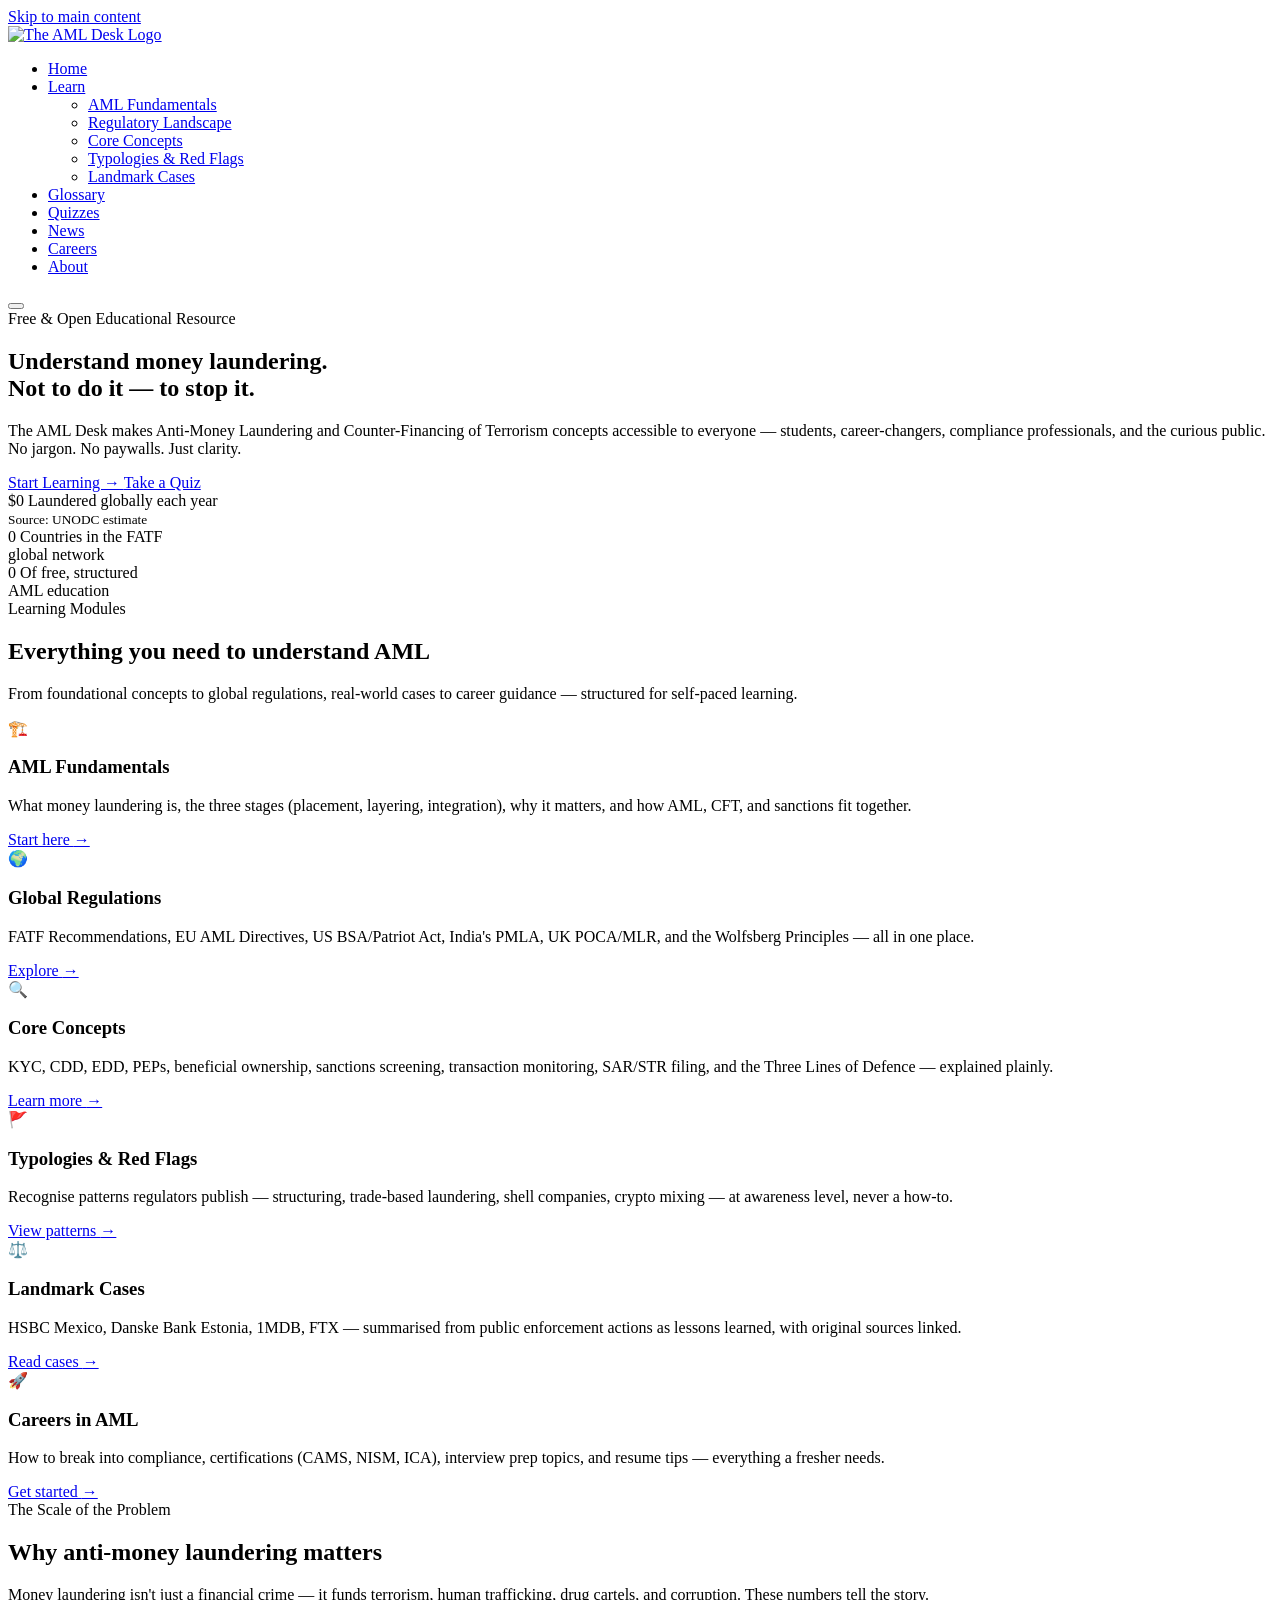
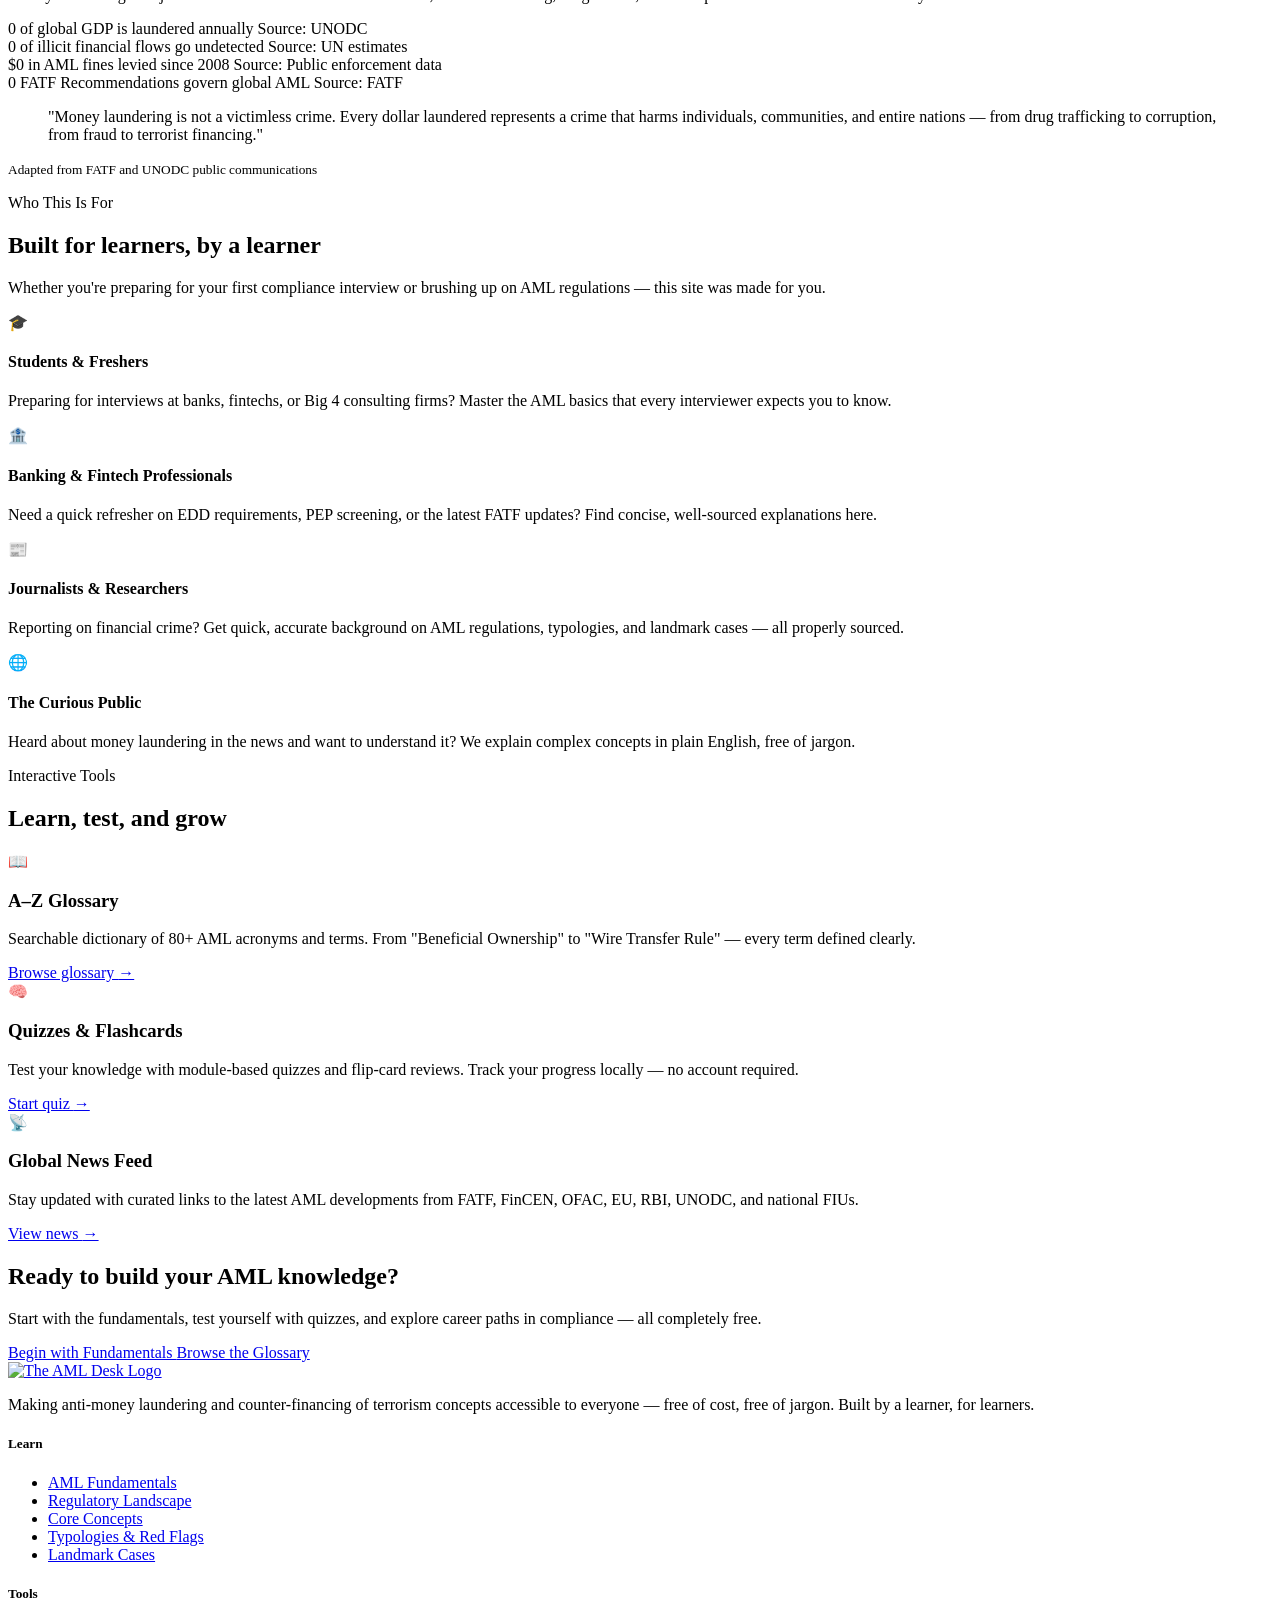
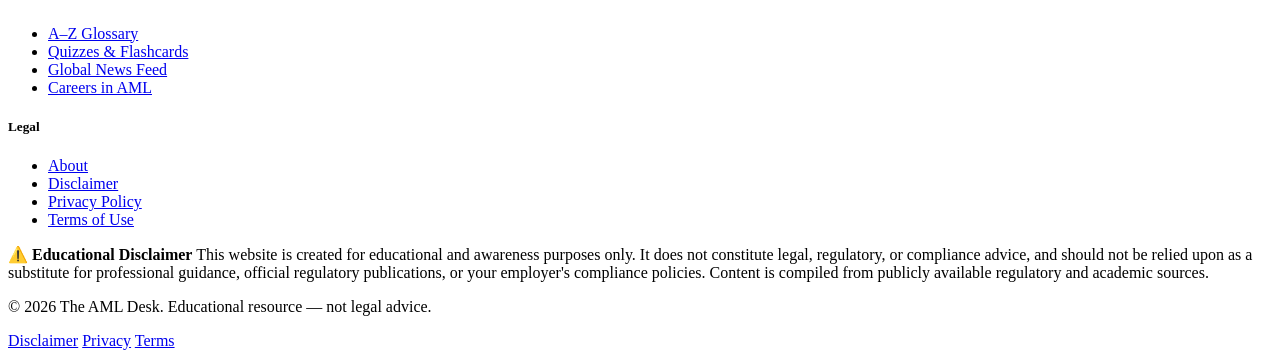
==== index.html @ 9865cd09 "Add files via upload" ====
<!DOCTYPE html>
<html lang="en">
<head>
  <meta charset="UTF-8">
  <meta name="viewport" content="width=device-width, initial-scale=1.0">
  <meta name="description" content="The AML Desk — Free educational resource for Anti-Money Laundering (AML) and Counter-Financing of Terrorism (CFT). Learn AML fundamentals, global regulations, core compliance concepts, and prepare for your AML career.">
  <meta name="keywords" content="AML, Anti-Money Laundering, CFT, KYC, Compliance, FATF, Financial Crime, Education">
  <meta name="author" content="The AML Desk">
  <meta name="robots" content="index, follow">

  <!-- Open Graph -->
  <meta property="og:title" content="The AML Desk — Understand Money Laundering. Not to Do It — to Stop It.">
  <meta property="og:description" content="Free educational resource making AML/CFT concepts, regulations, and global developments understandable to everyone.">
  <meta property="og:type" content="website">
  <meta property="og:locale" content="en_US">

  <title>The AML Desk — Free Anti-Money Laundering Education</title>

  <link rel="stylesheet" href="css/styles.css">

  <!-- Favicon (inline SVG as data URI) -->
  <link rel="icon" href="data:image/svg+xml,<svg xmlns='http://www.w3.org/2000/svg' viewBox='0 0 100 100'><rect width='100' height='100' rx='20' fill='%23f59e0b'/><text x='50' y='68' font-size='50' font-weight='bold' text-anchor='middle' fill='%230a0f1e' font-family='system-ui'>A</text></svg>" type="image/svg+xml">
</head>
<body>

  <!-- Skip Navigation (Accessibility) -->
  <a href="#main-content" class="skip-nav">Skip to main content</a>

  <!-- ============================================================
       NAVIGATION
       ============================================================ -->
  <nav class="navbar" role="navigation" aria-label="Main navigation">
    <div class="container">
      <a href="index.html" class="navbar__logo" aria-label="The AML Desk - Home">
        <img src="images/logo.png" alt="The AML Desk Logo" class="navbar__logo-image">
      </a>

      <ul class="navbar__links" id="nav-links" role="menubar">
        <li role="none">
          <a href="index.html" class="active" role="menuitem">Home</a>
        </li>

        <!-- Learn Dropdown -->
        <li class="navbar__dropdown" role="none">
          <a href="#" class="navbar__dropdown-toggle" role="menuitem" aria-haspopup="true" aria-expanded="false">
            Learn
          </a>
          <ul class="navbar__dropdown-menu" role="menu" aria-label="Learning modules">
            <li role="none"><a href="fundamentals.html" role="menuitem">AML Fundamentals</a></li>
            <li role="none"><a href="regulatory-landscape.html" role="menuitem">Regulatory Landscape</a></li>
            <li role="none"><a href="core-concepts.html" role="menuitem">Core Concepts</a></li>
            <li role="none"><a href="typologies.html" role="menuitem">Typologies & Red Flags</a></li>
            <li role="none"><a href="landmark-cases.html" role="menuitem">Landmark Cases</a></li>
          </ul>
        </li>

        <li role="none"><a href="glossary.html" role="menuitem">Glossary</a></li>
        <li role="none"><a href="quizzes.html" role="menuitem">Quizzes</a></li>
        <li role="none"><a href="news.html" role="menuitem">News</a></li>
        <li role="none"><a href="careers.html" role="menuitem">Careers</a></li>
        <li role="none"><a href="about.html" role="menuitem">About</a></li>
      </ul>

      <button class="navbar__toggle" aria-label="Toggle navigation menu" aria-controls="nav-links" aria-expanded="false">
        <span></span>
        <span></span>
        <span></span>
      </button>
    </div>
  </nav>

  <!-- Mobile overlay -->
  <div class="navbar__overlay" aria-hidden="true"></div>


  <!-- ============================================================
       MAIN CONTENT
       ============================================================ -->
  <main id="main-content">

    <!-- ========== HERO SECTION ========== -->
    <section class="section section--hero hero" aria-labelledby="hero-title">
      <div class="hero__bg" aria-hidden="true"></div>
      <div class="container">
        <div class="hero__content">

          <div class="hero__badge reveal">
            <span class="dot" aria-hidden="true"></span>
            Free &amp; Open Educational Resource
          </div>

          <h1 id="hero-title" class="hero__title reveal">
            Understand money laundering.<br>
            <span class="highlight">Not to do it — to stop it.</span>
          </h1>

          <p class="hero__subtitle reveal">
            The AML Desk makes Anti-Money Laundering and Counter-Financing of Terrorism
            concepts accessible to everyone — students, career-changers, compliance professionals,
            and the curious public. No jargon. No paywalls. Just clarity.
          </p>

          <div class="hero__actions reveal">
            <a href="fundamentals.html" class="btn btn--primary btn--lg" id="cta-start-learning">
              Start Learning
              <span aria-hidden="true">→</span>
            </a>
            <a href="quizzes.html" class="btn btn--secondary btn--lg" id="cta-take-quiz">
              Take a Quiz
            </a>
          </div>

          <div class="hero__stats reveal">
            <div>
              <span class="hero__stat-value" data-count="800" data-suffix="B–$2T">$0</span>
              <span class="hero__stat-label">Laundered globally each year<br><small>Source: UNODC estimate</small></span>
            </div>
            <div>
              <span class="hero__stat-value" data-count="200" data-suffix="+">0</span>
              <span class="hero__stat-label">Countries in the FATF<br>global network</span>
            </div>
            <div>
              <span class="hero__stat-value" data-count="9" data-suffix=" Modules">0</span>
              <span class="hero__stat-label">Of free, structured<br>AML education</span>
            </div>
          </div>

        </div>
      </div>
    </section>


    <!-- ========== SECTION 1: WHAT YOU'LL LEARN ========== -->
    <section class="section section--alt" id="modules" aria-labelledby="modules-title">
      <div class="container">

        <div class="section-header section-header--center reveal">
          <span class="section-header__label">Learning Modules</span>
          <h2 id="modules-title" class="section-header__title">
            Everything you need to understand AML
          </h2>
          <p class="section-header__description">
            From foundational concepts to global regulations, real-world cases to career guidance —
            structured for self-paced learning.
          </p>
        </div>

        <div class="grid grid--3 stagger">

          <!-- Card 1: Fundamentals -->
          <article class="card">
            <div class="card__icon card__icon--amber" aria-hidden="true">🏗️</div>
            <h3 class="card__title">AML Fundamentals</h3>
            <p class="card__text">
              What money laundering is, the three stages (placement, layering, integration),
              why it matters, and how AML, CFT, and sanctions fit together.
            </p>
            <a href="fundamentals.html" class="card__link" aria-label="Read AML Fundamentals">
              Start here <span class="arrow" aria-hidden="true">→</span>
            </a>
          </article>

          <!-- Card 2: Regulatory Landscape -->
          <article class="card">
            <div class="card__icon card__icon--teal" aria-hidden="true">🌍</div>
            <h3 class="card__title">Global Regulations</h3>
            <p class="card__text">
              FATF Recommendations, EU AML Directives, US BSA/Patriot Act, India's PMLA,
              UK POCA/MLR, and the Wolfsberg Principles — all in one place.
            </p>
            <a href="regulatory-landscape.html" class="card__link" aria-label="Explore Global Regulations">
              Explore <span class="arrow" aria-hidden="true">→</span>
            </a>
          </article>

          <!-- Card 3: Core Concepts -->
          <article class="card">
            <div class="card__icon card__icon--purple" aria-hidden="true">🔍</div>
            <h3 class="card__title">Core Concepts</h3>
            <p class="card__text">
              KYC, CDD, EDD, PEPs, beneficial ownership, sanctions screening, transaction
              monitoring, SAR/STR filing, and the Three Lines of Defence — explained plainly.
            </p>
            <a href="core-concepts.html" class="card__link" aria-label="Learn Core Concepts">
              Learn more <span class="arrow" aria-hidden="true">→</span>
            </a>
          </article>

          <!-- Card 4: Typologies -->
          <article class="card">
            <div class="card__icon card__icon--amber" aria-hidden="true">🚩</div>
            <h3 class="card__title">Typologies &amp; Red Flags</h3>
            <p class="card__text">
              Recognise patterns regulators publish — structuring, trade-based laundering,
              shell companies, crypto mixing — at awareness level, never a how-to.
            </p>
            <a href="typologies.html" class="card__link" aria-label="View Typologies and Red Flags">
              View patterns <span class="arrow" aria-hidden="true">→</span>
            </a>
          </article>

          <!-- Card 5: Landmark Cases -->
          <article class="card">
            <div class="card__icon card__icon--teal" aria-hidden="true">⚖️</div>
            <h3 class="card__title">Landmark Cases</h3>
            <p class="card__text">
              HSBC Mexico, Danske Bank Estonia, 1MDB, FTX — summarised from public enforcement
              actions as lessons learned, with original sources linked.
            </p>
            <a href="landmark-cases.html" class="card__link" aria-label="Read Landmark Cases">
              Read cases <span class="arrow" aria-hidden="true">→</span>
            </a>
          </article>

          <!-- Card 6: Careers -->
          <article class="card">
            <div class="card__icon card__icon--purple" aria-hidden="true">🚀</div>
            <h3 class="card__title">Careers in AML</h3>
            <p class="card__text">
              How to break into compliance, certifications (CAMS, NISM, ICA), interview prep
              topics, and resume tips — everything a fresher needs.
            </p>
            <a href="careers.html" class="card__link" aria-label="Explore Careers in AML">
              Get started <span class="arrow" aria-hidden="true">→</span>
            </a>
          </article>

        </div>
      </div>
    </section>


    <!-- ========== SECTION 2: WHY AML MATTERS ========== -->
    <section class="section" id="why-it-matters" aria-labelledby="stats-title">
      <div class="container">

        <div class="section-header section-header--center reveal">
          <span class="section-header__label">The Scale of the Problem</span>
          <h2 id="stats-title" class="section-header__title">
            Why anti-money laundering matters
          </h2>
          <p class="section-header__description">
            Money laundering isn't just a financial crime — it funds terrorism, human trafficking,
            drug cartels, and corruption. These numbers tell the story.
          </p>
        </div>

        <div class="stats-grid stagger">
          <div class="stat-card">
            <span class="stat-card__number" data-count="2" data-suffix="–5%">0</span>
            <span class="stat-card__label">of global GDP is laundered annually</span>
            <span class="stat-card__source">Source: UNODC</span>
          </div>
          <div class="stat-card">
            <span class="stat-card__number" data-count="99" data-suffix="%">0</span>
            <span class="stat-card__label">of illicit financial flows go undetected</span>
            <span class="stat-card__source">Source: UN estimates</span>
          </div>
          <div class="stat-card">
            <span class="stat-card__number" data-count="26" data-suffix="B+">$0</span>
            <span class="stat-card__label">in AML fines levied since 2008</span>
            <span class="stat-card__source">Source: Public enforcement data</span>
          </div>
          <div class="stat-card">
            <span class="stat-card__number" data-count="40" data-suffix="+">0</span>
            <span class="stat-card__label">FATF Recommendations govern global AML</span>
            <span class="stat-card__source">Source: FATF</span>
          </div>
        </div>

        <!-- Brief explainer -->
        <div class="mt-12 text-center reveal">
          <blockquote>
            "Money laundering is not a victimless crime. Every dollar laundered represents a crime
            that harms individuals, communities, and entire nations — from drug trafficking to
            corruption, from fraud to terrorist financing."
          </blockquote>
          <p class="color-muted" style="margin-top: var(--space-4);">
            <small>Adapted from FATF and UNODC public communications</small>
          </p>
        </div>

      </div>
    </section>


    <!-- ========== SECTION 3: BUILT FOR LEARNERS ========== -->
    <section class="section section--alt" id="audience" aria-labelledby="audience-title">
      <div class="container">

        <div class="section-header reveal">
          <span class="section-header__label">Who This Is For</span>
          <h2 id="audience-title" class="section-header__title">
            Built for learners, by a learner
          </h2>
          <p class="section-header__description">
            Whether you're preparing for your first compliance interview or brushing up on
            AML regulations — this site was made for you.
          </p>
        </div>

        <div class="feature-list stagger">

          <div class="feature-item">
            <div class="feature-item__icon" aria-hidden="true">🎓</div>
            <div class="feature-item__content">
              <h4>Students &amp; Freshers</h4>
              <p>
                Preparing for interviews at banks, fintechs, or Big 4 consulting firms?
                Master the AML basics that every interviewer expects you to know.
              </p>
            </div>
          </div>

          <div class="feature-item">
            <div class="feature-item__icon" aria-hidden="true">🏦</div>
            <div class="feature-item__content">
              <h4>Banking &amp; Fintech Professionals</h4>
              <p>
                Need a quick refresher on EDD requirements, PEP screening, or the latest
                FATF updates? Find concise, well-sourced explanations here.
              </p>
            </div>
          </div>

          <div class="feature-item">
            <div class="feature-item__icon" aria-hidden="true">📰</div>
            <div class="feature-item__content">
              <h4>Journalists &amp; Researchers</h4>
              <p>
                Reporting on financial crime? Get quick, accurate background on AML
                regulations, typologies, and landmark cases — all properly sourced.
              </p>
            </div>
          </div>

          <div class="feature-item">
            <div class="feature-item__icon" aria-hidden="true">🌐</div>
            <div class="feature-item__content">
              <h4>The Curious Public</h4>
              <p>
                Heard about money laundering in the news and want to understand it?
                We explain complex concepts in plain English, free of jargon.
              </p>
            </div>
          </div>

        </div>

      </div>
    </section>


    <!-- ========== MORE TOOLS ========== -->
    <section class="section" id="tools" aria-labelledby="tools-title">
      <div class="container">

        <div class="section-header section-header--center reveal">
          <span class="section-header__label">Interactive Tools</span>
          <h2 id="tools-title" class="section-header__title">
            Learn, test, and grow
          </h2>
        </div>

        <div class="grid grid--3 stagger">

          <article class="card">
            <div class="card__icon card__icon--amber" aria-hidden="true">📖</div>
            <h3 class="card__title">A–Z Glossary</h3>
            <p class="card__text">
              Searchable dictionary of 80+ AML acronyms and terms. From "Beneficial Ownership"
              to "Wire Transfer Rule" — every term defined clearly.
            </p>
            <a href="glossary.html" class="card__link" aria-label="Browse the AML Glossary">
              Browse glossary <span class="arrow" aria-hidden="true">→</span>
            </a>
          </article>

          <article class="card">
            <div class="card__icon card__icon--teal" aria-hidden="true">🧠</div>
            <h3 class="card__title">Quizzes &amp; Flashcards</h3>
            <p class="card__text">
              Test your knowledge with module-based quizzes and flip-card reviews.
              Track your progress locally — no account required.
            </p>
            <a href="quizzes.html" class="card__link" aria-label="Take AML Quizzes">
              Start quiz <span class="arrow" aria-hidden="true">→</span>
            </a>
          </article>

          <article class="card">
            <div class="card__icon card__icon--purple" aria-hidden="true">📡</div>
            <h3 class="card__title">Global News Feed</h3>
            <p class="card__text">
              Stay updated with curated links to the latest AML developments from
              FATF, FinCEN, OFAC, EU, RBI, UNODC, and national FIUs.
            </p>
            <a href="news.html" class="card__link" aria-label="Read AML News">
              View news <span class="arrow" aria-hidden="true">→</span>
            </a>
          </article>

        </div>
      </div>
    </section>


    <!-- ========== CTA BANNER ========== -->
    <section class="section" aria-labelledby="cta-title">
      <div class="container">
        <div class="cta-banner reveal">
          <h2 id="cta-title" class="cta-banner__title">
            Ready to build your AML knowledge?
          </h2>
          <p class="cta-banner__text">
            Start with the fundamentals, test yourself with quizzes, and explore career
            paths in compliance — all completely free.
          </p>
          <div class="cta-banner__actions">
            <a href="fundamentals.html" class="btn btn--primary btn--lg" id="cta-bottom-learn">
              Begin with Fundamentals
            </a>
            <a href="glossary.html" class="btn btn--secondary btn--lg" id="cta-bottom-glossary">
              Browse the Glossary
            </a>
          </div>
        </div>
      </div>
    </section>

  </main>


  <!-- ============================================================
       FOOTER
       ============================================================ -->
  <footer class="footer" role="contentinfo">
    <div class="container">

      <div class="footer__grid">

        <!-- Brand -->
        <div class="footer__brand">
          <a href="index.html" class="footer__brand-logo" aria-label="The AML Desk - Home">
            <img src="images/logo.png" alt="The AML Desk Logo" class="footer__logo-image">
          </a>
          <p>
            Making anti-money laundering and counter-financing of terrorism concepts
            accessible to everyone — free of cost, free of jargon. Built by a learner, for learners.
          </p>
        </div>

        <!-- Learning -->
        <div class="footer__column">
          <h5>Learn</h5>
          <ul>
            <li><a href="fundamentals.html">AML Fundamentals</a></li>
            <li><a href="regulatory-landscape.html">Regulatory Landscape</a></li>
            <li><a href="core-concepts.html">Core Concepts</a></li>
            <li><a href="typologies.html">Typologies &amp; Red Flags</a></li>
            <li><a href="landmark-cases.html">Landmark Cases</a></li>
          </ul>
        </div>

        <!-- Tools -->
        <div class="footer__column">
          <h5>Tools</h5>
          <ul>
            <li><a href="glossary.html">A–Z Glossary</a></li>
            <li><a href="quizzes.html">Quizzes &amp; Flashcards</a></li>
            <li><a href="news.html">Global News Feed</a></li>
            <li><a href="careers.html">Careers in AML</a></li>
          </ul>
        </div>

        <!-- Legal -->
        <div class="footer__column">
          <h5>Legal</h5>
          <ul>
            <li><a href="about.html">About</a></li>
            <li><a href="disclaimer.html">Disclaimer</a></li>
            <li><a href="privacy.html">Privacy Policy</a></li>
            <li><a href="terms.html">Terms of Use</a></li>
          </ul>
        </div>

      </div>

      <!-- Mandatory Disclaimer -->
      <div class="footer__disclaimer" role="note" aria-label="Educational disclaimer">
        <p>
          <strong>⚠️ Educational Disclaimer</strong>
          This website is created for educational and awareness purposes only. It does not
          constitute legal, regulatory, or compliance advice, and should not be relied upon
          as a substitute for professional guidance, official regulatory publications, or
          your employer's compliance policies. Content is compiled from publicly available
          regulatory and academic sources.
        </p>
      </div>

      <!-- Bottom -->
      <div class="footer__bottom">
        <p>&copy; 2026 The AML Desk. Educational resource — not legal advice.</p>
        <div class="footer__bottom-links">
          <a href="disclaimer.html">Disclaimer</a>
          <a href="privacy.html">Privacy</a>
          <a href="terms.html">Terms</a>
        </div>
      </div>

    </div>
  </footer>

  <script src="js/main.js"></script>

</body>
</html>
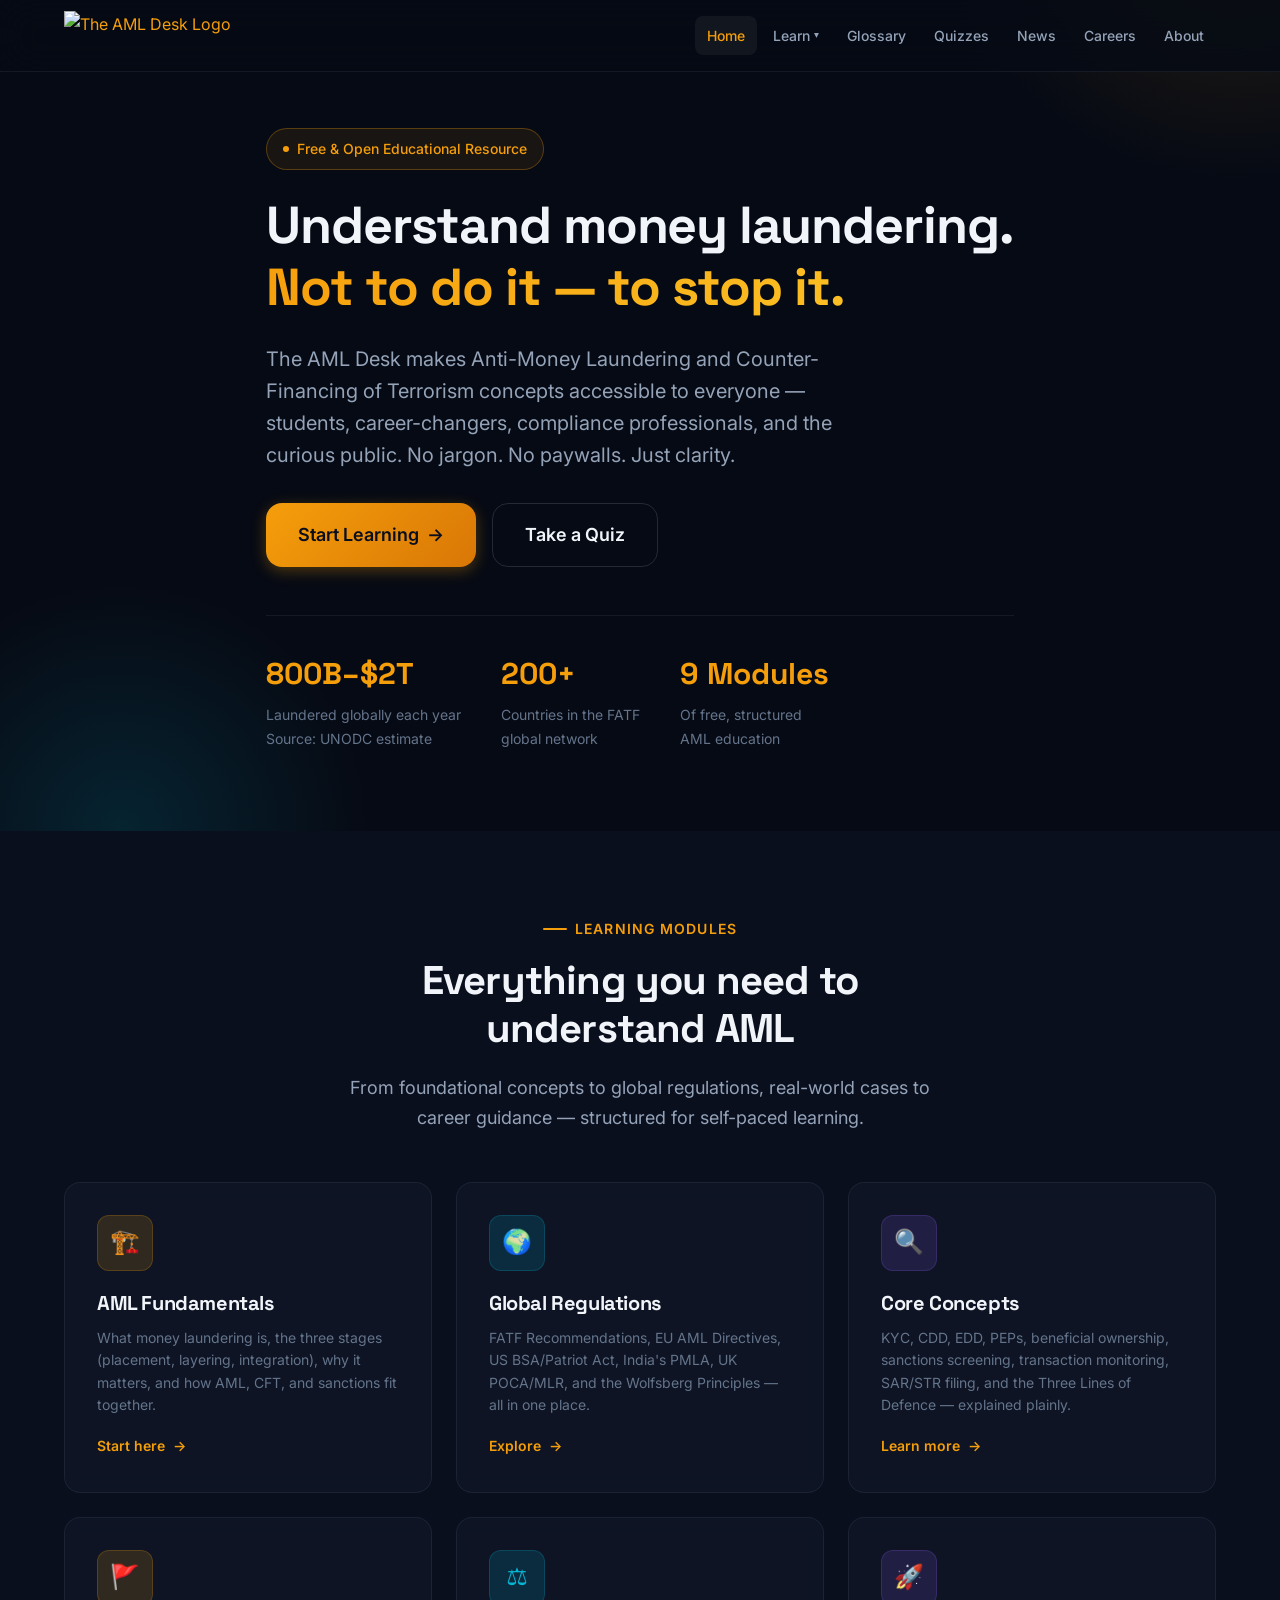
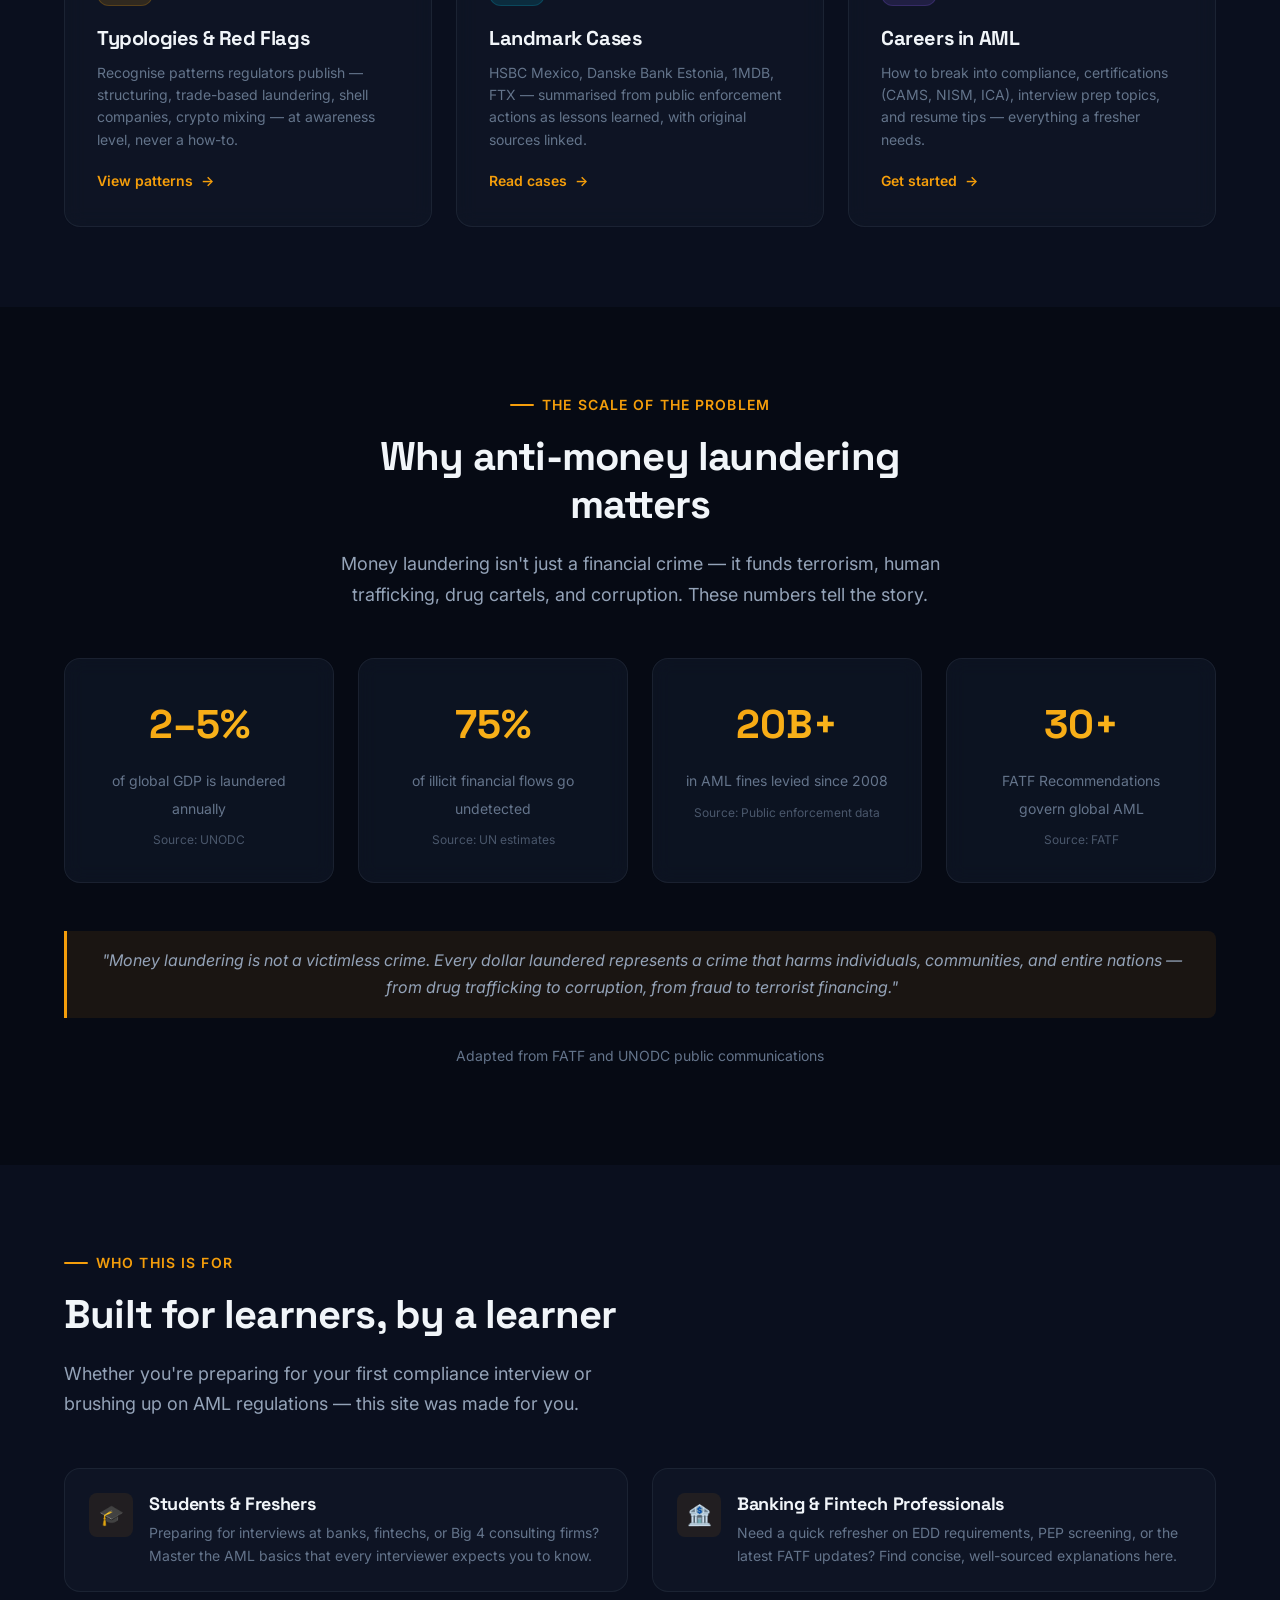
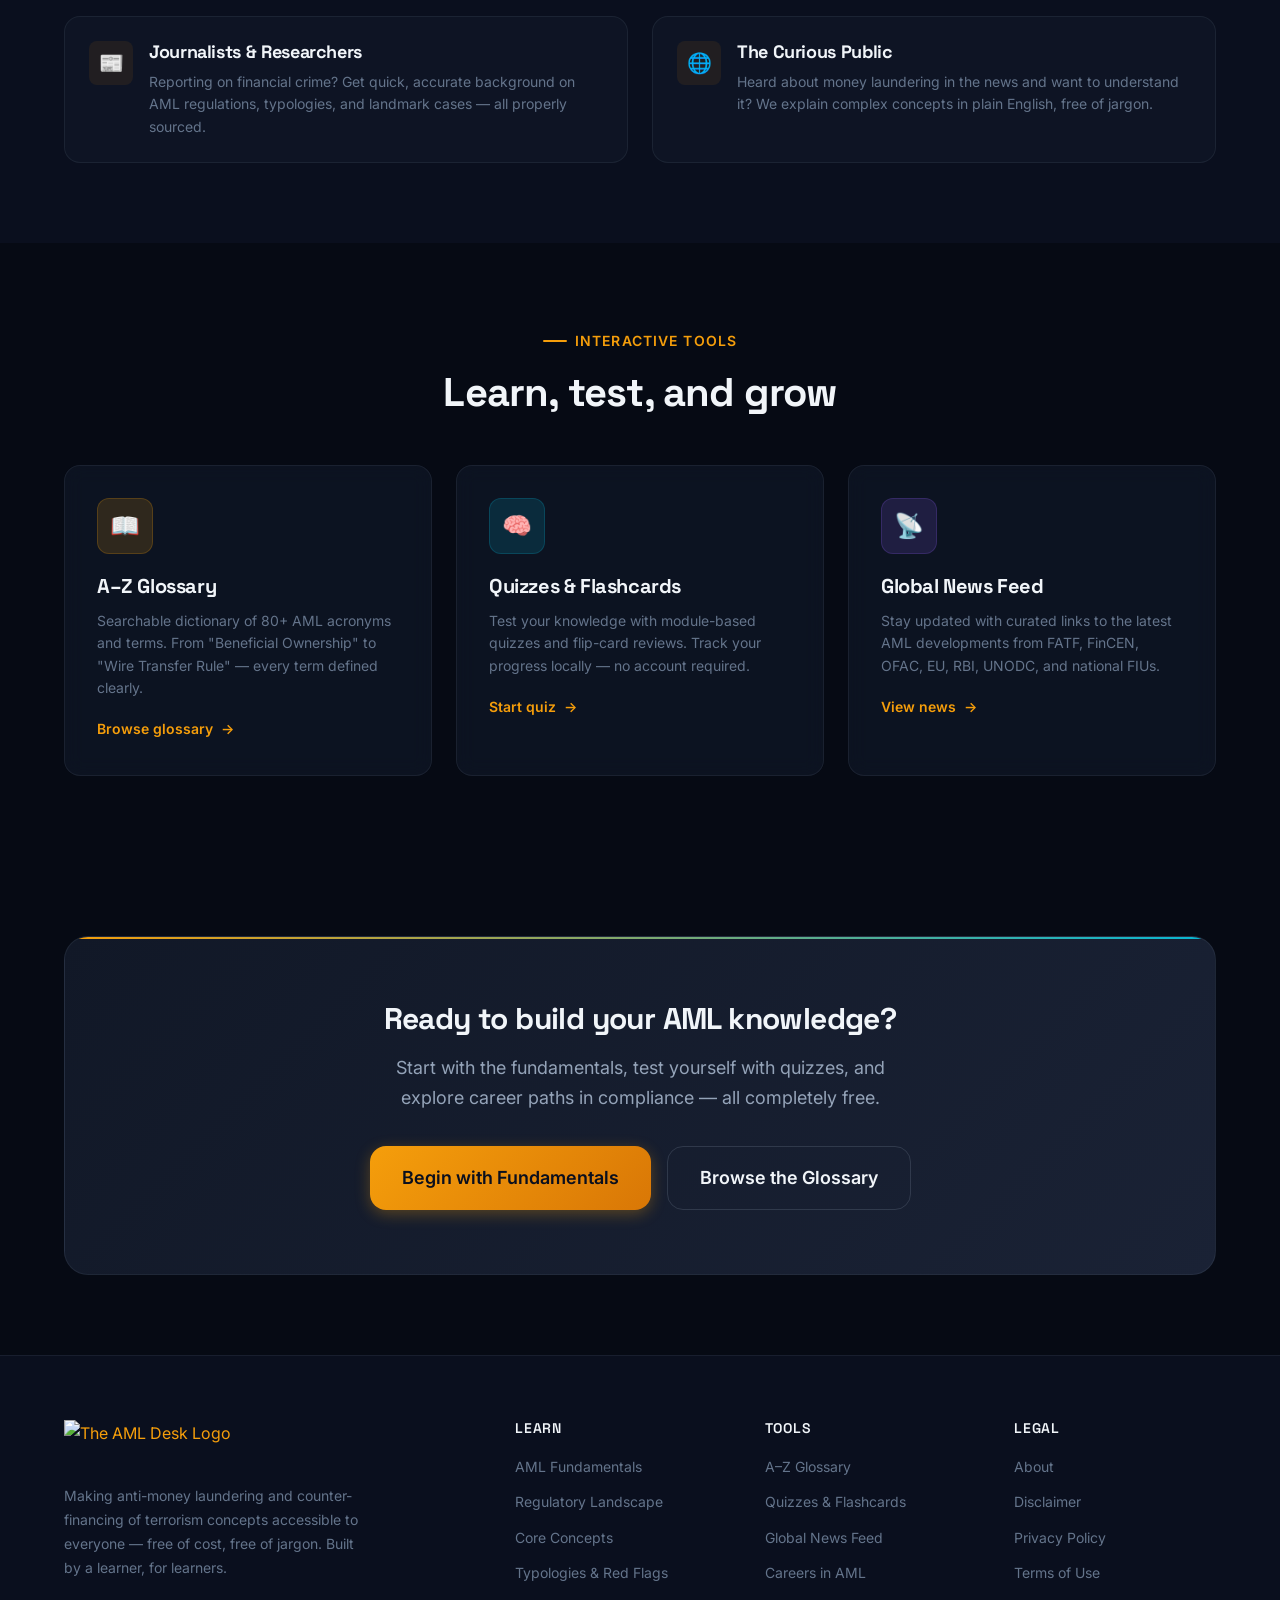
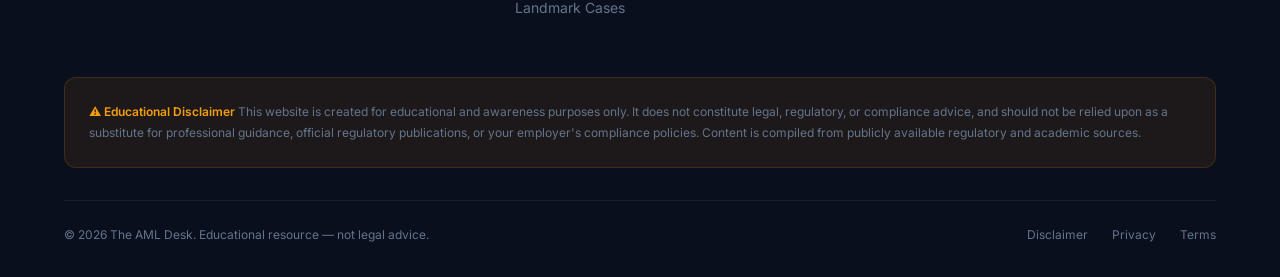
==== commit 45c3314e: "Add files via upload" ====
--- a/index.html
+++ b/index.html
@@ -16,7 +16,7 @@
 
   <title>The AML Desk — Free Anti-Money Laundering Education</title>
 
-  <link rel="stylesheet" href="css/styles.css">
+  <link rel="stylesheet" href="styles.css">
 
   <!-- Favicon (inline SVG as data URI) -->
   <link rel="icon" href="data:image/svg+xml,<svg xmlns='http://www.w3.org/2000/svg' viewBox='0 0 100 100'><rect width='100' height='100' rx='20' fill='%23f59e0b'/><text x='50' y='68' font-size='50' font-weight='bold' text-anchor='middle' fill='%230a0f1e' font-family='system-ui'>A</text></svg>" type="image/svg+xml">
@@ -32,7 +32,7 @@
   <nav class="navbar" role="navigation" aria-label="Main navigation">
     <div class="container">
       <a href="index.html" class="navbar__logo" aria-label="The AML Desk - Home">
-        <img src="images/logo.png" alt="The AML Desk Logo" class="navbar__logo-image">
+        <img src="logo.png" alt="The AML Desk Logo" class="navbar__logo-image">
       </a>
 
       <ul class="navbar__links" id="nav-links" role="menubar">
@@ -442,7 +442,7 @@
         <!-- Brand -->
         <div class="footer__brand">
           <a href="index.html" class="footer__brand-logo" aria-label="The AML Desk - Home">
-            <img src="images/logo.png" alt="The AML Desk Logo" class="footer__logo-image">
+            <img src="logo.png" alt="The AML Desk Logo" class="footer__logo-image">
           </a>
           <p>
             Making anti-money laundering and counter-financing of terrorism concepts
@@ -511,7 +511,7 @@
     </div>
   </footer>
 
-  <script src="js/main.js"></script>
+  <script src="main.js"></script>
 
 </body>
 </html>
--- a/styles.css
+++ b/styles.css
@@ -0,0 +1,2237 @@
+/* ============================================================
+   THE AML DESK — Design System
+   A premium dark-mode educational website for AML/CFT
+   ============================================================ */
+
+/* --- Google Fonts --- */
+@import url('https://fonts.googleapis.com/css2?family=Inter:wght@300;400;500;600;700&family=Space+Grotesk:wght@400;500;600;700&display=swap');
+
+/* ============================================================
+   1. CUSTOM PROPERTIES (Design Tokens)
+   ============================================================ */
+:root {
+  /* --- Colors: Dark Navy Palette --- */
+  --color-bg-deep:        #060a14;
+  --color-bg-primary:     #0a0f1e;
+  --color-bg-surface:     #111827;
+  --color-bg-elevated:    #1a2235;
+  --color-bg-card:        rgba(17, 24, 39, 0.7);
+  --color-bg-card-hover:  rgba(26, 34, 53, 0.85);
+
+  /* --- Accent Colors --- */
+  --color-accent:         #f59e0b;
+  --color-accent-light:   #fbbf24;
+  --color-accent-dark:    #d97706;
+  --color-accent-glow:    rgba(245, 158, 11, 0.15);
+  --color-accent-subtle:  rgba(245, 158, 11, 0.08);
+
+  /* --- Secondary Accent (Teal) --- */
+  --color-secondary:      #06b6d4;
+  --color-secondary-light:#22d3ee;
+  --color-secondary-glow: rgba(6, 182, 212, 0.15);
+
+  /* --- Tertiary (Purple for quizzes/interactive) --- */
+  --color-tertiary:       #8b5cf6;
+  --color-tertiary-glow:  rgba(139, 92, 246, 0.15);
+
+  /* --- Status Colors --- */
+  --color-success:        #10b981;
+  --color-warning:        #f59e0b;
+  --color-danger:         #ef4444;
+  --color-info:           #3b82f6;
+
+  /* --- Text Colors --- */
+  --color-text-primary:   #f1f5f9;
+  --color-text-secondary: #94a3b8;
+  --color-text-muted:     #64748b;
+  --color-text-inverse:   #0a0f1e;
+
+  /* --- Border Colors --- */
+  --color-border:         rgba(148, 163, 184, 0.1);
+  --color-border-hover:   rgba(148, 163, 184, 0.2);
+  --color-border-accent:  rgba(245, 158, 11, 0.3);
+
+  /* --- Typography --- */
+  --font-heading:         'Space Grotesk', system-ui, -apple-system, sans-serif;
+  --font-body:            'Inter', system-ui, -apple-system, sans-serif;
+  --font-mono:            'JetBrains Mono', 'Fira Code', monospace;
+
+  /* --- Font Sizes (fluid) --- */
+  --text-xs:    clamp(0.7rem, 0.65rem + 0.25vw, 0.75rem);
+  --text-sm:    clamp(0.8rem, 0.75rem + 0.25vw, 0.875rem);
+  --text-base:  clamp(0.9rem, 0.85rem + 0.25vw, 1rem);
+  --text-lg:    clamp(1rem, 0.9rem + 0.5vw, 1.125rem);
+  --text-xl:    clamp(1.15rem, 1rem + 0.75vw, 1.25rem);
+  --text-2xl:   clamp(1.35rem, 1.1rem + 1.25vw, 1.5rem);
+  --text-3xl:   clamp(1.6rem, 1.2rem + 2vw, 1.875rem);
+  --text-4xl:   clamp(2rem, 1.5rem + 2.5vw, 2.5rem);
+  --text-5xl:   clamp(2.5rem, 1.75rem + 3.75vw, 3.25rem);
+  --text-6xl:   clamp(3rem, 2rem + 5vw, 4rem);
+
+  /* --- Spacing Scale --- */
+  --space-1:  0.25rem;
+  --space-2:  0.5rem;
+  --space-3:  0.75rem;
+  --space-4:  1rem;
+  --space-5:  1.25rem;
+  --space-6:  1.5rem;
+  --space-8:  2rem;
+  --space-10: 2.5rem;
+  --space-12: 3rem;
+  --space-16: 4rem;
+  --space-20: 5rem;
+  --space-24: 6rem;
+  --space-32: 8rem;
+
+  /* --- Border Radius --- */
+  --radius-sm:   0.375rem;
+  --radius-md:   0.5rem;
+  --radius-lg:   0.75rem;
+  --radius-xl:   1rem;
+  --radius-2xl:  1.5rem;
+  --radius-full: 9999px;
+
+  /* --- Shadows --- */
+  --shadow-sm:    0 1px 2px rgba(0,0,0,0.3);
+  --shadow-md:    0 4px 6px -1px rgba(0,0,0,0.3), 0 2px 4px -2px rgba(0,0,0,0.2);
+  --shadow-lg:    0 10px 15px -3px rgba(0,0,0,0.4), 0 4px 6px -4px rgba(0,0,0,0.3);
+  --shadow-xl:    0 20px 25px -5px rgba(0,0,0,0.4), 0 8px 10px -6px rgba(0,0,0,0.3);
+  --shadow-glow:  0 0 20px rgba(245, 158, 11, 0.15);
+  --shadow-glow-teal: 0 0 20px rgba(6, 182, 212, 0.15);
+
+  /* --- Transitions --- */
+  --transition-fast:   150ms cubic-bezier(0.4, 0, 0.2, 1);
+  --transition-base:   250ms cubic-bezier(0.4, 0, 0.2, 1);
+  --transition-slow:   350ms cubic-bezier(0.4, 0, 0.2, 1);
+  --transition-spring: 500ms cubic-bezier(0.34, 1.56, 0.64, 1);
+
+  /* --- Z-Index Scale --- */
+  --z-base:     1;
+  --z-dropdown: 100;
+  --z-sticky:   200;
+  --z-overlay:  300;
+  --z-modal:    400;
+  --z-toast:    500;
+
+  /* --- Layout --- */
+  --container-max: 1200px;
+  --container-narrow: 800px;
+  --nav-height: 72px;
+}
+
+
+/* ============================================================
+   2. RESET & BASE STYLES
+   ============================================================ */
+*,
+*::before,
+*::after {
+  margin: 0;
+  padding: 0;
+  box-sizing: border-box;
+}
+
+html {
+  scroll-behavior: smooth;
+  scroll-padding-top: calc(var(--nav-height) + var(--space-8));
+  -webkit-text-size-adjust: 100%;
+  font-size: 16px;
+}
+
+body {
+  font-family: var(--font-body);
+  font-size: var(--text-base);
+  line-height: 1.7;
+  color: var(--color-text-primary);
+  background-color: var(--color-bg-deep);
+  -webkit-font-smoothing: antialiased;
+  -moz-osx-font-smoothing: grayscale;
+  overflow-x: hidden;
+}
+
+/* --- Skip Navigation (Accessibility) --- */
+.skip-nav {
+  position: absolute;
+  top: -100%;
+  left: var(--space-4);
+  padding: var(--space-3) var(--space-6);
+  background: var(--color-accent);
+  color: var(--color-text-inverse);
+  font-weight: 600;
+  border-radius: 0 0 var(--radius-md) var(--radius-md);
+  z-index: var(--z-toast);
+  text-decoration: none;
+  transition: top var(--transition-fast);
+}
+
+.skip-nav:focus {
+  top: 0;
+}
+
+/* --- Focus Styles (Accessibility) --- */
+:focus-visible {
+  outline: 2px solid var(--color-accent);
+  outline-offset: 2px;
+}
+
+a:focus:not(:focus-visible) {
+  outline: none;
+}
+
+/* --- Selection --- */
+::selection {
+  background: rgba(245, 158, 11, 0.3);
+  color: var(--color-text-primary);
+}
+
+/* --- Scrollbar --- */
+::-webkit-scrollbar {
+  width: 8px;
+}
+
+::-webkit-scrollbar-track {
+  background: var(--color-bg-primary);
+}
+
+::-webkit-scrollbar-thumb {
+  background: var(--color-bg-elevated);
+  border-radius: var(--radius-full);
+}
+
+::-webkit-scrollbar-thumb:hover {
+  background: var(--color-text-muted);
+}
+
+/* ============================================================
+   3. TYPOGRAPHY
+   ============================================================ */
+h1, h2, h3, h4, h5, h6 {
+  font-family: var(--font-heading);
+  font-weight: 700;
+  line-height: 1.2;
+  color: var(--color-text-primary);
+  letter-spacing: -0.02em;
+}
+
+h1 { font-size: var(--text-5xl); margin-bottom: var(--space-6); }
+h2 { font-size: var(--text-4xl); margin-bottom: var(--space-5); }
+h3 { font-size: var(--text-3xl); margin-bottom: var(--space-4); }
+h4 { font-size: var(--text-2xl); margin-bottom: var(--space-3); }
+h5 { font-size: var(--text-xl);  margin-bottom: var(--space-3); }
+h6 { font-size: var(--text-lg);  margin-bottom: var(--space-2); }
+
+p {
+  margin-bottom: var(--space-4);
+  color: var(--color-text-secondary);
+}
+
+a {
+  color: var(--color-accent);
+  text-decoration: none;
+  transition: color var(--transition-fast);
+}
+
+a:hover {
+  color: var(--color-accent-light);
+}
+
+strong { font-weight: 600; color: var(--color-text-primary); }
+
+small { font-size: var(--text-sm); }
+
+blockquote {
+  border-left: 3px solid var(--color-accent);
+  padding: var(--space-4) var(--space-6);
+  margin: var(--space-6) 0;
+  background: var(--color-accent-subtle);
+  border-radius: 0 var(--radius-md) var(--radius-md) 0;
+  color: var(--color-text-secondary);
+  font-style: italic;
+}
+
+ul, ol {
+  padding-left: var(--space-6);
+  margin-bottom: var(--space-4);
+}
+
+li {
+  margin-bottom: var(--space-2);
+  color: var(--color-text-secondary);
+}
+
+li::marker {
+  color: var(--color-accent);
+}
+
+code {
+  font-family: var(--font-mono);
+  font-size: 0.9em;
+  padding: 0.15em 0.4em;
+  background: var(--color-bg-elevated);
+  border-radius: var(--radius-sm);
+  color: var(--color-accent-light);
+}
+
+hr {
+  border: none;
+  border-top: 1px solid var(--color-border);
+  margin: var(--space-8) 0;
+}
+
+img {
+  max-width: 100%;
+  height: auto;
+  display: block;
+}
+
+
+/* ============================================================
+   4. LAYOUT
+   ============================================================ */
+.container {
+  max-width: var(--container-max);
+  margin: 0 auto;
+  padding: 0 var(--space-6);
+}
+
+.container--narrow {
+  max-width: var(--container-narrow);
+}
+
+.section {
+  padding: var(--space-20) 0;
+  position: relative;
+}
+
+.section--alt {
+  background: var(--color-bg-primary);
+}
+
+.section--hero {
+  padding: var(--space-32) 0 var(--space-20);
+  min-height: 90vh;
+  display: flex;
+  align-items: center;
+}
+
+/* Grid */
+.grid {
+  display: grid;
+  gap: var(--space-6);
+}
+
+.grid--2 { grid-template-columns: repeat(2, 1fr); }
+.grid--3 { grid-template-columns: repeat(3, 1fr); }
+.grid--4 { grid-template-columns: repeat(4, 1fr); }
+
+@media (max-width: 1024px) {
+  .grid--4 { grid-template-columns: repeat(2, 1fr); }
+  .grid--3 { grid-template-columns: repeat(2, 1fr); }
+}
+
+@media (max-width: 640px) {
+  .grid--4,
+  .grid--3,
+  .grid--2 { grid-template-columns: 1fr; }
+}
+
+/* Flex utilities */
+.flex { display: flex; }
+.flex-col { flex-direction: column; }
+.flex-wrap { flex-wrap: wrap; }
+.items-center { align-items: center; }
+.justify-center { justify-content: center; }
+.justify-between { justify-content: space-between; }
+.gap-2 { gap: var(--space-2); }
+.gap-4 { gap: var(--space-4); }
+.gap-6 { gap: var(--space-6); }
+.gap-8 { gap: var(--space-8); }
+
+/* Text alignment */
+.text-center { text-align: center; }
+.text-left   { text-align: left; }
+.text-right  { text-align: right; }
+
+
+/* ============================================================
+   5. NAVIGATION
+   ============================================================ */
+.navbar {
+  position: fixed;
+  top: 0;
+  left: 0;
+  right: 0;
+  height: var(--nav-height);
+  display: flex;
+  align-items: center;
+  z-index: var(--z-sticky);
+  background: rgba(6, 10, 20, 0.8);
+  backdrop-filter: blur(20px);
+  -webkit-backdrop-filter: blur(20px);
+  border-bottom: 1px solid var(--color-border);
+  transition: background var(--transition-base), box-shadow var(--transition-base);
+}
+
+.navbar.scrolled {
+  background: rgba(6, 10, 20, 0.95);
+  box-shadow: var(--shadow-lg);
+}
+
+.navbar .container {
+  display: flex;
+  align-items: center;
+  justify-content: space-between;
+  width: 100%;
+}
+
+.navbar__logo {
+  display: flex;
+  align-items: center;
+  gap: var(--space-3);
+  text-decoration: none;
+  flex-shrink: 0;
+}
+
+.navbar__logo-icon {
+  width: 40px;
+  height: 40px;
+  background: linear-gradient(135deg, var(--color-accent), var(--color-accent-dark));
+  border-radius: var(--radius-md);
+  display: flex;
+  align-items: center;
+  justify-content: center;
+  font-size: 1.2rem;
+  font-weight: 700;
+  color: var(--color-text-inverse);
+  box-shadow: var(--shadow-glow);
+}
+
+.navbar__logo-text {
+  font-family: var(--font-heading);
+  font-size: var(--text-xl);
+  font-weight: 700;
+  color: var(--color-text-primary);
+  letter-spacing: -0.02em;
+}
+
+.navbar__logo-text span {
+  color: var(--color-accent);
+}
+
+.navbar__links {
+  display: flex;
+  align-items: center;
+  gap: var(--space-1);
+  list-style: none;
+  padding: 0;
+  margin: 0;
+}
+
+.navbar__links li {
+  margin: 0;
+}
+
+.navbar__links a {
+  display: inline-flex;
+  align-items: center;
+  padding: var(--space-2) var(--space-3);
+  color: var(--color-text-secondary);
+  font-size: var(--text-sm);
+  font-weight: 500;
+  border-radius: var(--radius-md);
+  transition: color var(--transition-fast), background var(--transition-fast);
+  text-decoration: none;
+  white-space: nowrap;
+}
+
+.navbar__links a:hover,
+.navbar__links a.active {
+  color: var(--color-text-primary);
+  background: rgba(255, 255, 255, 0.05);
+}
+
+.navbar__links a.active {
+  color: var(--color-accent);
+}
+
+/* Dropdown */
+.navbar__dropdown {
+  position: relative;
+}
+
+.navbar__dropdown-toggle {
+  cursor: pointer;
+  display: inline-flex;
+  align-items: center;
+  gap: var(--space-1);
+}
+
+.navbar__dropdown-toggle::after {
+  content: '▾';
+  font-size: 0.7em;
+  transition: transform var(--transition-fast);
+}
+
+.navbar__dropdown:hover .navbar__dropdown-toggle::after {
+  transform: rotate(180deg);
+}
+
+.navbar__dropdown-menu {
+  position: absolute;
+  top: 100%;
+  left: 50%;
+  transform: translateX(-50%) translateY(8px);
+  min-width: 220px;
+  background: var(--color-bg-elevated);
+  border: 1px solid var(--color-border);
+  border-radius: var(--radius-lg);
+  padding: var(--space-2);
+  opacity: 0;
+  visibility: hidden;
+  transition: opacity var(--transition-fast), visibility var(--transition-fast), transform var(--transition-fast);
+  box-shadow: var(--shadow-xl);
+  list-style: none;
+  z-index: var(--z-dropdown);
+}
+
+.navbar__dropdown:hover .navbar__dropdown-menu {
+  opacity: 1;
+  visibility: visible;
+  transform: translateX(-50%) translateY(0);
+}
+
+.navbar__dropdown-menu a {
+  display: block;
+  padding: var(--space-2) var(--space-4);
+  border-radius: var(--radius-md);
+  font-size: var(--text-sm);
+  color: var(--color-text-secondary);
+}
+
+.navbar__dropdown-menu a:hover {
+  background: rgba(255,255,255,0.05);
+  color: var(--color-text-primary);
+}
+
+/* Mobile toggle */
+.navbar__toggle {
+  display: none;
+  flex-direction: column;
+  gap: 5px;
+  padding: var(--space-2);
+  background: none;
+  border: none;
+  cursor: pointer;
+  z-index: calc(var(--z-overlay) + 1);
+}
+
+.navbar__toggle span {
+  display: block;
+  width: 24px;
+  height: 2px;
+  background: var(--color-text-primary);
+  border-radius: var(--radius-full);
+  transition: transform var(--transition-base), opacity var(--transition-base);
+}
+
+.navbar__toggle.active span:nth-child(1) {
+  transform: translateY(7px) rotate(45deg);
+}
+
+.navbar__toggle.active span:nth-child(2) {
+  opacity: 0;
+}
+
+.navbar__toggle.active span:nth-child(3) {
+  transform: translateY(-7px) rotate(-45deg);
+}
+
+/* Mobile menu */
+@media (max-width: 900px) {
+  .navbar__toggle {
+    display: flex;
+  }
+
+  .navbar__links {
+    position: fixed;
+    top: 0;
+    right: 0;
+    width: 300px;
+    height: 100vh;
+    flex-direction: column;
+    align-items: flex-start;
+    gap: var(--space-1);
+    padding: calc(var(--nav-height) + var(--space-6)) var(--space-6) var(--space-6);
+    background: var(--color-bg-surface);
+    border-left: 1px solid var(--color-border);
+    transform: translateX(100%);
+    transition: transform var(--transition-slow);
+    overflow-y: auto;
+    z-index: var(--z-overlay);
+  }
+
+  .navbar__links.open {
+    transform: translateX(0);
+  }
+
+  .navbar__links a {
+    width: 100%;
+    padding: var(--space-3) var(--space-4);
+    font-size: var(--text-base);
+  }
+
+  .navbar__dropdown-menu {
+    position: static;
+    transform: none;
+    opacity: 1;
+    visibility: visible;
+    background: rgba(255,255,255,0.03);
+    box-shadow: none;
+    border: none;
+    padding-left: var(--space-4);
+    margin-top: var(--space-1);
+  }
+
+  .navbar__dropdown-toggle::after {
+    display: none;
+  }
+}
+
+/* Mobile overlay */
+.navbar__overlay {
+  display: none;
+  position: fixed;
+  inset: 0;
+  background: rgba(0,0,0,0.5);
+  z-index: calc(var(--z-overlay) - 1);
+  opacity: 0;
+  transition: opacity var(--transition-base);
+}
+
+.navbar__overlay.active {
+  display: block;
+  opacity: 1;
+}
+
+
+/* ============================================================
+   6. HERO SECTION
+   ============================================================ */
+.hero {
+  position: relative;
+  overflow: hidden;
+}
+
+.hero__bg {
+  position: absolute;
+  inset: 0;
+  z-index: 0;
+}
+
+.hero__bg::before {
+  content: '';
+  position: absolute;
+  top: -50%;
+  right: -20%;
+  width: 600px;
+  height: 600px;
+  background: radial-gradient(circle, var(--color-accent-glow), transparent 70%);
+  border-radius: 50%;
+  animation: pulse-slow 8s ease-in-out infinite;
+}
+
+.hero__bg::after {
+  content: '';
+  position: absolute;
+  bottom: -30%;
+  left: -10%;
+  width: 500px;
+  height: 500px;
+  background: radial-gradient(circle, var(--color-secondary-glow), transparent 70%);
+  border-radius: 50%;
+  animation: pulse-slow 10s ease-in-out infinite reverse;
+}
+
+.hero__content {
+  position: relative;
+  z-index: var(--z-base);
+  max-width: 750px;
+}
+
+.hero__badge {
+  display: inline-flex;
+  align-items: center;
+  gap: var(--space-2);
+  padding: var(--space-2) var(--space-4);
+  background: var(--color-accent-subtle);
+  border: 1px solid var(--color-border-accent);
+  border-radius: var(--radius-full);
+  font-size: var(--text-sm);
+  font-weight: 500;
+  color: var(--color-accent);
+  margin-bottom: var(--space-6);
+}
+
+.hero__badge .dot {
+  width: 6px;
+  height: 6px;
+  background: var(--color-accent);
+  border-radius: 50%;
+  animation: blink 2s ease-in-out infinite;
+}
+
+.hero__title {
+  margin-bottom: var(--space-6);
+}
+
+.hero__title .highlight {
+  background: linear-gradient(135deg, var(--color-accent), var(--color-accent-light));
+  -webkit-background-clip: text;
+  -webkit-text-fill-color: transparent;
+  background-clip: text;
+}
+
+.hero__subtitle {
+  font-size: var(--text-xl);
+  color: var(--color-text-secondary);
+  line-height: 1.6;
+  margin-bottom: var(--space-8);
+  max-width: 600px;
+}
+
+.hero__actions {
+  display: flex;
+  flex-wrap: wrap;
+  gap: var(--space-4);
+}
+
+.hero__stats {
+  display: flex;
+  gap: var(--space-10);
+  margin-top: var(--space-12);
+  padding-top: var(--space-8);
+  border-top: 1px solid var(--color-border);
+}
+
+.hero__stat-value {
+  font-family: var(--font-heading);
+  font-size: var(--text-3xl);
+  font-weight: 700;
+  color: var(--color-accent);
+  display: block;
+}
+
+.hero__stat-label {
+  font-size: var(--text-sm);
+  color: var(--color-text-muted);
+  margin-top: var(--space-1);
+  display: block;
+}
+
+@media (max-width: 640px) {
+  .hero__stats {
+    flex-direction: column;
+    gap: var(--space-6);
+  }
+  .hero__actions {
+    flex-direction: column;
+  }
+}
+
+
+/* ============================================================
+   7. BUTTONS
+   ============================================================ */
+.btn {
+  display: inline-flex;
+  align-items: center;
+  justify-content: center;
+  gap: var(--space-2);
+  padding: var(--space-3) var(--space-6);
+  font-family: var(--font-body);
+  font-size: var(--text-base);
+  font-weight: 600;
+  border: none;
+  border-radius: var(--radius-lg);
+  cursor: pointer;
+  text-decoration: none;
+  transition: all var(--transition-base);
+  white-space: nowrap;
+  position: relative;
+  overflow: hidden;
+}
+
+.btn--primary {
+  background: linear-gradient(135deg, var(--color-accent), var(--color-accent-dark));
+  color: var(--color-text-inverse);
+  box-shadow: 0 4px 15px rgba(245, 158, 11, 0.3);
+}
+
+.btn--primary:hover {
+  transform: translateY(-2px);
+  box-shadow: 0 8px 25px rgba(245, 158, 11, 0.4);
+  color: var(--color-text-inverse);
+}
+
+.btn--secondary {
+  background: transparent;
+  color: var(--color-text-primary);
+  border: 1px solid var(--color-border-hover);
+}
+
+.btn--secondary:hover {
+  border-color: var(--color-accent);
+  color: var(--color-accent);
+  background: var(--color-accent-subtle);
+  transform: translateY(-2px);
+}
+
+.btn--ghost {
+  background: rgba(255,255,255,0.05);
+  color: var(--color-text-secondary);
+  border: 1px solid transparent;
+}
+
+.btn--ghost:hover {
+  background: rgba(255,255,255,0.08);
+  color: var(--color-text-primary);
+  border-color: var(--color-border);
+}
+
+.btn--lg {
+  padding: var(--space-4) var(--space-8);
+  font-size: var(--text-lg);
+  border-radius: var(--radius-xl);
+}
+
+.btn--sm {
+  padding: var(--space-2) var(--space-4);
+  font-size: var(--text-sm);
+}
+
+.btn--icon {
+  width: 44px;
+  height: 44px;
+  padding: 0;
+  border-radius: var(--radius-md);
+}
+
+
+/* ============================================================
+   8. CARDS
+   ============================================================ */
+.card {
+  position: relative;
+  background: var(--color-bg-card);
+  border: 1px solid var(--color-border);
+  border-radius: var(--radius-xl);
+  padding: var(--space-8);
+  backdrop-filter: blur(10px);
+  -webkit-backdrop-filter: blur(10px);
+  transition: all var(--transition-base);
+  overflow: hidden;
+}
+
+.card::before {
+  content: '';
+  position: absolute;
+  top: 0;
+  left: 0;
+  right: 0;
+  height: 2px;
+  background: linear-gradient(90deg, transparent, var(--color-accent), transparent);
+  opacity: 0;
+  transition: opacity var(--transition-base);
+}
+
+.card:hover {
+  background: var(--color-bg-card-hover);
+  border-color: var(--color-border-hover);
+  transform: translateY(-4px);
+  box-shadow: var(--shadow-xl);
+}
+
+.card:hover::before {
+  opacity: 1;
+}
+
+.card__icon {
+  width: 56px;
+  height: 56px;
+  border-radius: var(--radius-lg);
+  display: flex;
+  align-items: center;
+  justify-content: center;
+  font-size: 1.5rem;
+  margin-bottom: var(--space-5);
+  position: relative;
+}
+
+.card__icon--amber {
+  background: var(--color-accent-glow);
+  color: var(--color-accent);
+  box-shadow: inset 0 0 0 1px rgba(245, 158, 11, 0.2);
+}
+
+.card__icon--teal {
+  background: var(--color-secondary-glow);
+  color: var(--color-secondary);
+  box-shadow: inset 0 0 0 1px rgba(6, 182, 212, 0.2);
+}
+
+.card__icon--purple {
+  background: var(--color-tertiary-glow);
+  color: var(--color-tertiary);
+  box-shadow: inset 0 0 0 1px rgba(139, 92, 246, 0.2);
+}
+
+.card__title {
+  font-size: var(--text-xl);
+  margin-bottom: var(--space-3);
+}
+
+.card__text {
+  font-size: var(--text-sm);
+  color: var(--color-text-muted);
+  line-height: 1.6;
+  margin-bottom: var(--space-4);
+}
+
+.card__link {
+  display: inline-flex;
+  align-items: center;
+  gap: var(--space-2);
+  font-size: var(--text-sm);
+  font-weight: 600;
+  color: var(--color-accent);
+  transition: gap var(--transition-fast);
+}
+
+.card__link:hover {
+  gap: var(--space-3);
+}
+
+.card__link .arrow {
+  transition: transform var(--transition-fast);
+}
+
+.card__link:hover .arrow {
+  transform: translateX(4px);
+}
+
+/* Numbered card variant */
+.card--numbered {
+  counter-increment: card-counter;
+  padding-left: calc(var(--space-8) + 4px);
+}
+
+.card--numbered::after {
+  content: counter(card-counter, decimal-leading-zero);
+  position: absolute;
+  top: var(--space-6);
+  right: var(--space-6);
+  font-family: var(--font-heading);
+  font-size: var(--text-4xl);
+  font-weight: 700;
+  color: rgba(255,255,255,0.03);
+  line-height: 1;
+}
+
+
+/* ============================================================
+   9. SECTION HEADERS
+   ============================================================ */
+.section-header {
+  margin-bottom: var(--space-12);
+}
+
+.section-header__label {
+  display: inline-flex;
+  align-items: center;
+  gap: var(--space-2);
+  font-size: var(--text-sm);
+  font-weight: 600;
+  color: var(--color-accent);
+  text-transform: uppercase;
+  letter-spacing: 0.08em;
+  margin-bottom: var(--space-4);
+}
+
+.section-header__label::before {
+  content: '';
+  display: inline-block;
+  width: 24px;
+  height: 2px;
+  background: var(--color-accent);
+  border-radius: var(--radius-full);
+}
+
+.section-header__title {
+  max-width: 650px;
+}
+
+.section-header__description {
+  max-width: 600px;
+  font-size: var(--text-lg);
+  color: var(--color-text-secondary);
+  margin-top: var(--space-4);
+}
+
+.section-header--center {
+  text-align: center;
+}
+
+.section-header--center .section-header__title,
+.section-header--center .section-header__description {
+  margin-left: auto;
+  margin-right: auto;
+}
+
+
+/* ============================================================
+   10. STATS SECTION
+   ============================================================ */
+.stats-grid {
+  display: grid;
+  grid-template-columns: repeat(4, 1fr);
+  gap: var(--space-6);
+}
+
+.stat-card {
+  text-align: center;
+  padding: var(--space-8);
+  background: var(--color-bg-card);
+  border: 1px solid var(--color-border);
+  border-radius: var(--radius-xl);
+  backdrop-filter: blur(10px);
+  -webkit-backdrop-filter: blur(10px);
+  transition: all var(--transition-base);
+}
+
+.stat-card:hover {
+  border-color: var(--color-border-accent);
+  box-shadow: var(--shadow-glow);
+  transform: translateY(-2px);
+}
+
+.stat-card__number {
+  font-family: var(--font-heading);
+  font-size: var(--text-4xl);
+  font-weight: 700;
+  background: linear-gradient(135deg, var(--color-accent), var(--color-accent-light));
+  -webkit-background-clip: text;
+  -webkit-text-fill-color: transparent;
+  background-clip: text;
+  display: block;
+  margin-bottom: var(--space-2);
+}
+
+.stat-card__label {
+  font-size: var(--text-sm);
+  color: var(--color-text-muted);
+  line-height: 1.4;
+}
+
+.stat-card__source {
+  display: block;
+  font-size: var(--text-xs);
+  color: var(--color-text-muted);
+  margin-top: var(--space-2);
+  opacity: 0.7;
+}
+
+@media (max-width: 1024px) {
+  .stats-grid { grid-template-columns: repeat(2, 1fr); }
+}
+
+@media (max-width: 480px) {
+  .stats-grid { grid-template-columns: 1fr; }
+}
+
+
+/* ============================================================
+   11. FEATURE LIST / AUDIENCE SECTION
+   ============================================================ */
+.feature-list {
+  display: grid;
+  grid-template-columns: repeat(2, 1fr);
+  gap: var(--space-6);
+}
+
+.feature-item {
+  display: flex;
+  gap: var(--space-4);
+  padding: var(--space-6);
+  background: var(--color-bg-card);
+  border: 1px solid var(--color-border);
+  border-radius: var(--radius-xl);
+  transition: all var(--transition-base);
+}
+
+.feature-item:hover {
+  border-color: var(--color-border-hover);
+  background: var(--color-bg-card-hover);
+}
+
+.feature-item__icon {
+  flex-shrink: 0;
+  width: 44px;
+  height: 44px;
+  border-radius: var(--radius-md);
+  display: flex;
+  align-items: center;
+  justify-content: center;
+  font-size: 1.25rem;
+  background: var(--color-accent-subtle);
+  color: var(--color-accent);
+}
+
+.feature-item__content h4 {
+  font-size: var(--text-lg);
+  margin-bottom: var(--space-2);
+}
+
+.feature-item__content p {
+  font-size: var(--text-sm);
+  color: var(--color-text-muted);
+  margin: 0;
+  line-height: 1.6;
+}
+
+@media (max-width: 768px) {
+  .feature-list { grid-template-columns: 1fr; }
+}
+
+
+/* ============================================================
+   12. CTA BANNER
+   ============================================================ */
+.cta-banner {
+  position: relative;
+  padding: var(--space-16) var(--space-8);
+  background: linear-gradient(135deg, var(--color-bg-surface), var(--color-bg-elevated));
+  border: 1px solid var(--color-border);
+  border-radius: var(--radius-2xl);
+  text-align: center;
+  overflow: hidden;
+}
+
+.cta-banner::before {
+  content: '';
+  position: absolute;
+  top: 0;
+  left: 0;
+  right: 0;
+  height: 2px;
+  background: linear-gradient(90deg, var(--color-accent), var(--color-secondary), var(--color-accent));
+  background-size: 200% 100%;
+  animation: shimmer 3s linear infinite;
+}
+
+.cta-banner__title {
+  font-size: var(--text-3xl);
+  margin-bottom: var(--space-4);
+}
+
+.cta-banner__text {
+  font-size: var(--text-lg);
+  max-width: 500px;
+  margin: 0 auto var(--space-8);
+}
+
+.cta-banner__actions {
+  display: flex;
+  justify-content: center;
+  gap: var(--space-4);
+  flex-wrap: wrap;
+}
+
+
+/* ============================================================
+   13. FOOTER
+   ============================================================ */
+.footer {
+  background: var(--color-bg-primary);
+  border-top: 1px solid var(--color-border);
+  padding: var(--space-16) 0 var(--space-8);
+}
+
+.footer__grid {
+  display: grid;
+  grid-template-columns: 2fr repeat(3, 1fr);
+  gap: var(--space-12);
+  margin-bottom: var(--space-12);
+}
+
+.footer__brand {
+  max-width: 300px;
+}
+
+.footer__brand-logo {
+  display: flex;
+  align-items: center;
+  gap: var(--space-3);
+  margin-bottom: var(--space-4);
+  text-decoration: none;
+}
+
+.footer__brand-logo .logo-icon {
+  width: 36px;
+  height: 36px;
+  background: linear-gradient(135deg, var(--color-accent), var(--color-accent-dark));
+  border-radius: var(--radius-md);
+  display: flex;
+  align-items: center;
+  justify-content: center;
+  font-weight: 700;
+  color: var(--color-text-inverse);
+  font-size: var(--text-sm);
+}
+
+.footer__brand-logo .logo-text {
+  font-family: var(--font-heading);
+  font-size: var(--text-lg);
+  font-weight: 700;
+  color: var(--color-text-primary);
+}
+
+.footer__brand-logo .logo-text span {
+  color: var(--color-accent);
+}
+
+.footer__brand p {
+  font-size: var(--text-sm);
+  color: var(--color-text-muted);
+  line-height: 1.7;
+}
+
+.footer__column h5 {
+  font-size: var(--text-sm);
+  font-weight: 600;
+  text-transform: uppercase;
+  letter-spacing: 0.05em;
+  color: var(--color-text-primary);
+  margin-bottom: var(--space-4);
+}
+
+.footer__column ul {
+  list-style: none;
+  padding: 0;
+  margin: 0;
+}
+
+.footer__column li {
+  margin-bottom: var(--space-2);
+}
+
+.footer__column a {
+  font-size: var(--text-sm);
+  color: var(--color-text-muted);
+  transition: color var(--transition-fast);
+  text-decoration: none;
+}
+
+.footer__column a:hover {
+  color: var(--color-accent);
+}
+
+.footer__disclaimer {
+  padding: var(--space-6);
+  background: var(--color-accent-subtle);
+  border: 1px solid rgba(245, 158, 11, 0.15);
+  border-radius: var(--radius-lg);
+  margin-bottom: var(--space-8);
+}
+
+.footer__disclaimer p {
+  font-size: var(--text-xs);
+  color: var(--color-text-muted);
+  line-height: 1.7;
+  margin: 0;
+}
+
+.footer__disclaimer strong {
+  color: var(--color-accent);
+  font-weight: 600;
+}
+
+.footer__bottom {
+  display: flex;
+  justify-content: space-between;
+  align-items: center;
+  padding-top: var(--space-6);
+  border-top: 1px solid var(--color-border);
+}
+
+.footer__bottom p {
+  font-size: var(--text-xs);
+  color: var(--color-text-muted);
+  margin: 0;
+}
+
+.footer__bottom-links {
+  display: flex;
+  gap: var(--space-6);
+}
+
+.footer__bottom-links a {
+  font-size: var(--text-xs);
+  color: var(--color-text-muted);
+}
+
+@media (max-width: 900px) {
+  .footer__grid {
+    grid-template-columns: 1fr 1fr;
+  }
+  .footer__brand {
+    grid-column: 1 / -1;
+    max-width: 100%;
+  }
+}
+
+@media (max-width: 480px) {
+  .footer__grid {
+    grid-template-columns: 1fr;
+  }
+  .footer__bottom {
+    flex-direction: column;
+    gap: var(--space-4);
+    text-align: center;
+  }
+}
+
+
+/* ============================================================
+   14. PAGE HEADER (Internal pages)
+   ============================================================ */
+.page-header {
+  padding: calc(var(--nav-height) + var(--space-16)) 0 var(--space-12);
+  background: var(--color-bg-primary);
+  border-bottom: 1px solid var(--color-border);
+  position: relative;
+  overflow: hidden;
+}
+
+.page-header::before {
+  content: '';
+  position: absolute;
+  top: 0;
+  right: -100px;
+  width: 400px;
+  height: 400px;
+  background: radial-gradient(circle, var(--color-accent-glow), transparent 70%);
+  border-radius: 50%;
+  opacity: 0.5;
+}
+
+.page-header__breadcrumb {
+  display: flex;
+  align-items: center;
+  gap: var(--space-2);
+  margin-bottom: var(--space-4);
+  font-size: var(--text-sm);
+}
+
+.page-header__breadcrumb a {
+  color: var(--color-text-muted);
+}
+
+.page-header__breadcrumb span {
+  color: var(--color-text-muted);
+}
+
+.page-header__breadcrumb .current {
+  color: var(--color-accent);
+}
+
+.page-header h1 {
+  position: relative;
+  z-index: var(--z-base);
+}
+
+.page-header p {
+  position: relative;
+  z-index: var(--z-base);
+  max-width: 600px;
+  font-size: var(--text-lg);
+}
+
+
+/* ============================================================
+   15. CONTENT SECTIONS (for article-style pages)
+   ============================================================ */
+.content-section {
+  padding: var(--space-12) 0;
+}
+
+.content-section + .content-section {
+  border-top: 1px solid var(--color-border);
+}
+
+.content-body {
+  max-width: var(--container-narrow);
+}
+
+.content-body h2 {
+  margin-top: var(--space-12);
+}
+
+.content-body h3 {
+  margin-top: var(--space-8);
+}
+
+.content-body p + p {
+  margin-top: var(--space-4);
+}
+
+/* Info boxes / callouts */
+.callout {
+  padding: var(--space-5) var(--space-6);
+  border-radius: var(--radius-lg);
+  margin: var(--space-6) 0;
+  border-left: 3px solid;
+}
+
+.callout--info {
+  background: rgba(59, 130, 246, 0.08);
+  border-color: var(--color-info);
+}
+
+.callout--warning {
+  background: rgba(245, 158, 11, 0.08);
+  border-color: var(--color-warning);
+}
+
+.callout--danger {
+  background: rgba(239, 68, 68, 0.08);
+  border-color: var(--color-danger);
+}
+
+.callout--success {
+  background: rgba(16, 185, 129, 0.08);
+  border-color: var(--color-success);
+}
+
+.callout p {
+  margin: 0;
+  font-size: var(--text-sm);
+}
+
+.callout strong {
+  display: block;
+  margin-bottom: var(--space-2);
+}
+
+/* Flow diagram styling */
+.flow-diagram {
+  display: flex;
+  align-items: center;
+  justify-content: center;
+  gap: var(--space-4);
+  padding: var(--space-8);
+  margin: var(--space-8) 0;
+  background: var(--color-bg-card);
+  border: 1px solid var(--color-border);
+  border-radius: var(--radius-xl);
+  flex-wrap: wrap;
+}
+
+.flow-step {
+  text-align: center;
+  padding: var(--space-6);
+  background: var(--color-bg-elevated);
+  border: 1px solid var(--color-border);
+  border-radius: var(--radius-lg);
+  min-width: 160px;
+  transition: all var(--transition-base);
+}
+
+.flow-step:hover {
+  border-color: var(--color-accent);
+  box-shadow: var(--shadow-glow);
+}
+
+.flow-step__number {
+  font-family: var(--font-heading);
+  font-size: var(--text-sm);
+  font-weight: 700;
+  color: var(--color-accent);
+  margin-bottom: var(--space-2);
+  display: block;
+}
+
+.flow-step__title {
+  font-family: var(--font-heading);
+  font-size: var(--text-lg);
+  font-weight: 600;
+  color: var(--color-text-primary);
+  margin-bottom: var(--space-2);
+}
+
+.flow-step__desc {
+  font-size: var(--text-xs);
+  color: var(--color-text-muted);
+}
+
+.flow-arrow {
+  font-size: var(--text-2xl);
+  color: var(--color-accent);
+  flex-shrink: 0;
+}
+
+@media (max-width: 768px) {
+  .flow-diagram { flex-direction: column; }
+  .flow-arrow { transform: rotate(90deg); }
+}
+
+
+/* ============================================================
+   16. TABS (for regulatory landscape page)
+   ============================================================ */
+.tabs {
+  margin: var(--space-8) 0;
+}
+
+.tabs__nav {
+  display: flex;
+  gap: var(--space-2);
+  border-bottom: 1px solid var(--color-border);
+  padding-bottom: 0;
+  margin-bottom: var(--space-6);
+  overflow-x: auto;
+  -webkit-overflow-scrolling: touch;
+}
+
+.tabs__nav::-webkit-scrollbar {
+  height: 0;
+}
+
+.tabs__btn {
+  padding: var(--space-3) var(--space-5);
+  font-family: var(--font-body);
+  font-size: var(--text-sm);
+  font-weight: 500;
+  color: var(--color-text-muted);
+  background: none;
+  border: none;
+  border-bottom: 2px solid transparent;
+  cursor: pointer;
+  white-space: nowrap;
+  transition: all var(--transition-fast);
+  margin-bottom: -1px;
+}
+
+.tabs__btn:hover {
+  color: var(--color-text-primary);
+}
+
+.tabs__btn.active {
+  color: var(--color-accent);
+  border-bottom-color: var(--color-accent);
+}
+
+.tabs__panel {
+  display: none;
+  animation: fadeIn 0.3s ease;
+}
+
+.tabs__panel.active {
+  display: block;
+}
+
+
+/* ============================================================
+   17. GLOSSARY
+   ============================================================ */
+.glossary-search {
+  position: relative;
+  margin-bottom: var(--space-8);
+}
+
+.glossary-search__input {
+  width: 100%;
+  padding: var(--space-4) var(--space-6);
+  padding-left: var(--space-12);
+  font-family: var(--font-body);
+  font-size: var(--text-lg);
+  color: var(--color-text-primary);
+  background: var(--color-bg-surface);
+  border: 1px solid var(--color-border);
+  border-radius: var(--radius-xl);
+  transition: border-color var(--transition-fast), box-shadow var(--transition-fast);
+}
+
+.glossary-search__input::placeholder {
+  color: var(--color-text-muted);
+}
+
+.glossary-search__input:focus {
+  outline: none;
+  border-color: var(--color-accent);
+  box-shadow: 0 0 0 3px var(--color-accent-glow);
+}
+
+.glossary-search__icon {
+  position: absolute;
+  left: var(--space-5);
+  top: 50%;
+  transform: translateY(-50%);
+  color: var(--color-text-muted);
+  font-size: var(--text-xl);
+  pointer-events: none;
+}
+
+.glossary-letters {
+  display: flex;
+  flex-wrap: wrap;
+  gap: var(--space-2);
+  margin-bottom: var(--space-8);
+}
+
+.glossary-letter {
+  width: 36px;
+  height: 36px;
+  display: flex;
+  align-items: center;
+  justify-content: center;
+  font-family: var(--font-heading);
+  font-weight: 600;
+  font-size: var(--text-sm);
+  color: var(--color-text-muted);
+  background: var(--color-bg-card);
+  border: 1px solid var(--color-border);
+  border-radius: var(--radius-md);
+  cursor: pointer;
+  transition: all var(--transition-fast);
+  text-decoration: none;
+}
+
+.glossary-letter:hover,
+.glossary-letter.active {
+  background: var(--color-accent);
+  color: var(--color-text-inverse);
+  border-color: var(--color-accent);
+}
+
+.glossary-group {
+  margin-bottom: var(--space-8);
+}
+
+.glossary-group__letter {
+  font-family: var(--font-heading);
+  font-size: var(--text-3xl);
+  font-weight: 700;
+  color: var(--color-accent);
+  padding-bottom: var(--space-3);
+  border-bottom: 2px solid var(--color-accent);
+  margin-bottom: var(--space-4);
+  display: inline-block;
+}
+
+.glossary-term {
+  padding: var(--space-4) 0;
+  border-bottom: 1px solid var(--color-border);
+}
+
+.glossary-term:last-child {
+  border-bottom: none;
+}
+
+.glossary-term__word {
+  font-family: var(--font-heading);
+  font-weight: 600;
+  color: var(--color-text-primary);
+  font-size: var(--text-lg);
+  margin-bottom: var(--space-1);
+}
+
+.glossary-term__abbr {
+  font-size: var(--text-sm);
+  color: var(--color-accent);
+  font-weight: 500;
+}
+
+.glossary-term__def {
+  font-size: var(--text-sm);
+  color: var(--color-text-secondary);
+  margin: 0;
+  line-height: 1.6;
+}
+
+
+/* ============================================================
+   18. QUIZ / FLASHCARDS
+   ============================================================ */
+.quiz-modules {
+  display: grid;
+  grid-template-columns: repeat(auto-fill, minmax(280px, 1fr));
+  gap: var(--space-6);
+}
+
+.quiz-card {
+  cursor: pointer;
+}
+
+.quiz-card .card__icon {
+  font-size: 1.8rem;
+}
+
+.quiz-progress {
+  display: flex;
+  align-items: center;
+  gap: var(--space-3);
+  margin-top: var(--space-4);
+}
+
+.quiz-progress__bar {
+  flex: 1;
+  height: 4px;
+  background: var(--color-bg-elevated);
+  border-radius: var(--radius-full);
+  overflow: hidden;
+}
+
+.quiz-progress__fill {
+  height: 100%;
+  background: linear-gradient(90deg, var(--color-accent), var(--color-accent-light));
+  border-radius: var(--radius-full);
+  transition: width var(--transition-slow);
+}
+
+.quiz-progress__text {
+  font-size: var(--text-xs);
+  color: var(--color-text-muted);
+  white-space: nowrap;
+}
+
+/* Flashcard */
+.flashcard-container {
+  perspective: 1000px;
+  max-width: 600px;
+  margin: 0 auto;
+}
+
+.flashcard {
+  position: relative;
+  width: 100%;
+  min-height: 300px;
+  cursor: pointer;
+  transform-style: preserve-3d;
+  transition: transform 0.6s cubic-bezier(0.4, 0, 0.2, 1);
+}
+
+.flashcard.flipped {
+  transform: rotateY(180deg);
+}
+
+.flashcard__front,
+.flashcard__back {
+  position: absolute;
+  inset: 0;
+  backface-visibility: hidden;
+  display: flex;
+  flex-direction: column;
+  align-items: center;
+  justify-content: center;
+  padding: var(--space-8);
+  background: var(--color-bg-card);
+  border: 1px solid var(--color-border);
+  border-radius: var(--radius-xl);
+  text-align: center;
+}
+
+.flashcard__back {
+  transform: rotateY(180deg);
+  background: var(--color-bg-elevated);
+  border-color: var(--color-border-accent);
+}
+
+.flashcard__label {
+  font-size: var(--text-xs);
+  text-transform: uppercase;
+  letter-spacing: 0.1em;
+  color: var(--color-accent);
+  margin-bottom: var(--space-4);
+}
+
+.flashcard__text {
+  font-size: var(--text-xl);
+  font-weight: 500;
+  color: var(--color-text-primary);
+  line-height: 1.5;
+}
+
+.flashcard__hint {
+  margin-top: var(--space-6);
+  font-size: var(--text-xs);
+  color: var(--color-text-muted);
+}
+
+/* Quiz question UI */
+.quiz-question {
+  max-width: 700px;
+  margin: 0 auto;
+}
+
+.quiz-question__header {
+  display: flex;
+  justify-content: space-between;
+  align-items: center;
+  margin-bottom: var(--space-6);
+}
+
+.quiz-question__counter {
+  font-size: var(--text-sm);
+  color: var(--color-text-muted);
+}
+
+.quiz-question__score {
+  font-size: var(--text-sm);
+  font-weight: 600;
+  color: var(--color-accent);
+}
+
+.quiz-question__text {
+  font-size: var(--text-2xl);
+  font-family: var(--font-heading);
+  font-weight: 600;
+  margin-bottom: var(--space-8);
+  line-height: 1.4;
+}
+
+.quiz-options {
+  display: flex;
+  flex-direction: column;
+  gap: var(--space-3);
+}
+
+.quiz-option {
+  display: flex;
+  align-items: center;
+  gap: var(--space-4);
+  padding: var(--space-4) var(--space-6);
+  background: var(--color-bg-card);
+  border: 1px solid var(--color-border);
+  border-radius: var(--radius-lg);
+  cursor: pointer;
+  transition: all var(--transition-fast);
+  font-size: var(--text-base);
+  color: var(--color-text-secondary);
+}
+
+.quiz-option:hover:not(.disabled) {
+  border-color: var(--color-border-hover);
+  background: var(--color-bg-card-hover);
+  color: var(--color-text-primary);
+}
+
+.quiz-option.selected {
+  border-color: var(--color-accent);
+  background: var(--color-accent-subtle);
+  color: var(--color-text-primary);
+}
+
+.quiz-option.correct {
+  border-color: var(--color-success);
+  background: rgba(16, 185, 129, 0.1);
+  color: var(--color-text-primary);
+}
+
+.quiz-option.incorrect {
+  border-color: var(--color-danger);
+  background: rgba(239, 68, 68, 0.1);
+  color: var(--color-text-primary);
+}
+
+.quiz-option.disabled {
+  cursor: default;
+  opacity: 0.6;
+}
+
+.quiz-option__letter {
+  width: 32px;
+  height: 32px;
+  border-radius: var(--radius-md);
+  display: flex;
+  align-items: center;
+  justify-content: center;
+  font-weight: 600;
+  font-size: var(--text-sm);
+  background: var(--color-bg-elevated);
+  color: var(--color-text-muted);
+  flex-shrink: 0;
+  transition: all var(--transition-fast);
+}
+
+.quiz-option.selected .quiz-option__letter {
+  background: var(--color-accent);
+  color: var(--color-text-inverse);
+}
+
+.quiz-option.correct .quiz-option__letter {
+  background: var(--color-success);
+  color: white;
+}
+
+.quiz-option.incorrect .quiz-option__letter {
+  background: var(--color-danger);
+  color: white;
+}
+
+.quiz-explanation {
+  margin-top: var(--space-6);
+  padding: var(--space-5) var(--space-6);
+  background: rgba(59, 130, 246, 0.08);
+  border: 1px solid rgba(59, 130, 246, 0.2);
+  border-radius: var(--radius-lg);
+  font-size: var(--text-sm);
+  color: var(--color-text-secondary);
+  line-height: 1.6;
+  animation: fadeIn 0.3s ease;
+}
+
+.quiz-actions {
+  display: flex;
+  justify-content: center;
+  gap: var(--space-4);
+  margin-top: var(--space-8);
+}
+
+/* Quiz results */
+.quiz-results {
+  text-align: center;
+  padding: var(--space-12);
+}
+
+.quiz-results__score {
+  font-family: var(--font-heading);
+  font-size: var(--text-6xl);
+  font-weight: 700;
+  background: linear-gradient(135deg, var(--color-accent), var(--color-accent-light));
+  -webkit-background-clip: text;
+  -webkit-text-fill-color: transparent;
+  background-clip: text;
+  margin-bottom: var(--space-4);
+}
+
+
+/* ============================================================
+   19. NEWS FEED
+   ============================================================ */
+.news-feed {
+  display: flex;
+  flex-direction: column;
+  gap: var(--space-4);
+}
+
+.news-item {
+  display: flex;
+  gap: var(--space-6);
+  padding: var(--space-6);
+  background: var(--color-bg-card);
+  border: 1px solid var(--color-border);
+  border-radius: var(--radius-xl);
+  transition: all var(--transition-base);
+  text-decoration: none;
+}
+
+.news-item:hover {
+  border-color: var(--color-border-hover);
+  background: var(--color-bg-card-hover);
+  transform: translateX(4px);
+}
+
+.news-item__source {
+  flex-shrink: 0;
+  width: 48px;
+  height: 48px;
+  border-radius: var(--radius-md);
+  display: flex;
+  align-items: center;
+  justify-content: center;
+  font-size: var(--text-xs);
+  font-weight: 700;
+  text-transform: uppercase;
+  background: var(--color-accent-subtle);
+  color: var(--color-accent);
+  border: 1px solid var(--color-border-accent);
+}
+
+.news-item__content h4 {
+  font-size: var(--text-base);
+  margin-bottom: var(--space-2);
+  color: var(--color-text-primary);
+}
+
+.news-item__content p {
+  font-size: var(--text-sm);
+  color: var(--color-text-muted);
+  margin: 0;
+  line-height: 1.5;
+}
+
+.news-item__meta {
+  display: flex;
+  gap: var(--space-4);
+  margin-top: var(--space-2);
+  font-size: var(--text-xs);
+  color: var(--color-text-muted);
+}
+
+.news-item__tag {
+  display: inline-flex;
+  padding: var(--space-1) var(--space-3);
+  background: var(--color-bg-elevated);
+  border-radius: var(--radius-full);
+  font-size: var(--text-xs);
+  color: var(--color-text-muted);
+}
+
+
+/* ============================================================
+   20. BADGE / TAG
+   ============================================================ */
+.badge {
+  display: inline-flex;
+  align-items: center;
+  gap: var(--space-1);
+  padding: var(--space-1) var(--space-3);
+  font-size: var(--text-xs);
+  font-weight: 600;
+  border-radius: var(--radius-full);
+  text-transform: uppercase;
+  letter-spacing: 0.05em;
+}
+
+.badge--amber {
+  background: var(--color-accent-subtle);
+  color: var(--color-accent);
+  border: 1px solid rgba(245, 158, 11, 0.2);
+}
+
+.badge--teal {
+  background: var(--color-secondary-glow);
+  color: var(--color-secondary);
+  border: 1px solid rgba(6, 182, 212, 0.2);
+}
+
+.badge--purple {
+  background: var(--color-tertiary-glow);
+  color: var(--color-tertiary);
+  border: 1px solid rgba(139, 92, 246, 0.2);
+}
+
+
+/* ============================================================
+   21. TIMELINE (for case studies)
+   ============================================================ */
+.timeline {
+  position: relative;
+  padding-left: var(--space-8);
+}
+
+.timeline::before {
+  content: '';
+  position: absolute;
+  left: 12px;
+  top: 0;
+  bottom: 0;
+  width: 2px;
+  background: var(--color-border);
+}
+
+.timeline__item {
+  position: relative;
+  padding-bottom: var(--space-8);
+}
+
+.timeline__item::before {
+  content: '';
+  position: absolute;
+  left: calc(-1 * var(--space-8) + 6px);
+  top: 6px;
+  width: 14px;
+  height: 14px;
+  border-radius: 50%;
+  background: var(--color-accent);
+  border: 3px solid var(--color-bg-deep);
+  box-shadow: 0 0 0 2px var(--color-accent);
+}
+
+.timeline__date {
+  font-size: var(--text-sm);
+  font-weight: 600;
+  color: var(--color-accent);
+  margin-bottom: var(--space-2);
+}
+
+.timeline__content h4 {
+  font-size: var(--text-lg);
+  margin-bottom: var(--space-2);
+}
+
+.timeline__content p {
+  font-size: var(--text-sm);
+  color: var(--color-text-muted);
+}
+
+
+/* ============================================================
+   22. ANIMATIONS
+   ============================================================ */
+@keyframes fadeIn {
+  from { opacity: 0; }
+  to   { opacity: 1; }
+}
+
+@keyframes fadeInUp {
+  from {
+    opacity: 0;
+    transform: translateY(30px);
+  }
+  to {
+    opacity: 1;
+    transform: translateY(0);
+  }
+}
+
+@keyframes fadeInLeft {
+  from {
+    opacity: 0;
+    transform: translateX(-20px);
+  }
+  to {
+    opacity: 1;
+    transform: translateX(0);
+  }
+}
+
+@keyframes pulse-slow {
+  0%, 100% { opacity: 0.3; transform: scale(1); }
+  50%      { opacity: 0.6; transform: scale(1.1); }
+}
+
+@keyframes blink {
+  0%, 100% { opacity: 1; }
+  50%      { opacity: 0.3; }
+}
+
+@keyframes shimmer {
+  0%   { background-position: -200% 0; }
+  100% { background-position: 200% 0; }
+}
+
+@keyframes float {
+  0%, 100% { transform: translateY(0); }
+  50%      { transform: translateY(-10px); }
+}
+
+/* Scroll-reveal animations */
+.reveal {
+  opacity: 0;
+  transform: translateY(30px);
+  transition: opacity 0.6s ease, transform 0.6s ease;
+}
+
+.reveal.visible {
+  opacity: 1;
+  transform: translateY(0);
+}
+
+.reveal--delay-1 { transition-delay: 100ms; }
+.reveal--delay-2 { transition-delay: 200ms; }
+.reveal--delay-3 { transition-delay: 300ms; }
+.reveal--delay-4 { transition-delay: 400ms; }
+.reveal--delay-5 { transition-delay: 500ms; }
+.reveal--delay-6 { transition-delay: 600ms; }
+
+/* Staggered cards */
+.stagger > * {
+  opacity: 0;
+  transform: translateY(20px);
+  transition: opacity 0.5s ease, transform 0.5s ease;
+}
+
+.stagger.visible > *:nth-child(1) { transition-delay: 0ms; }
+.stagger.visible > *:nth-child(2) { transition-delay: 100ms; }
+.stagger.visible > *:nth-child(3) { transition-delay: 200ms; }
+.stagger.visible > *:nth-child(4) { transition-delay: 300ms; }
+.stagger.visible > *:nth-child(5) { transition-delay: 400ms; }
+.stagger.visible > *:nth-child(6) { transition-delay: 500ms; }
+.stagger.visible > *:nth-child(7) { transition-delay: 600ms; }
+.stagger.visible > *:nth-child(8) { transition-delay: 700ms; }
+.stagger.visible > *:nth-child(9) { transition-delay: 800ms; }
+
+.stagger.visible > * {
+  opacity: 1;
+  transform: translateY(0);
+}
+
+
+/* ============================================================
+   23. UTILITY CLASSES
+   ============================================================ */
+.sr-only {
+  position: absolute;
+  width: 1px;
+  height: 1px;
+  padding: 0;
+  margin: -1px;
+  overflow: hidden;
+  clip: rect(0,0,0,0);
+  white-space: nowrap;
+  border: 0;
+}
+
+.mt-4  { margin-top: var(--space-4); }
+.mt-8  { margin-top: var(--space-8); }
+.mt-12 { margin-top: var(--space-12); }
+.mb-4  { margin-bottom: var(--space-4); }
+.mb-8  { margin-bottom: var(--space-8); }
+.mb-12 { margin-bottom: var(--space-12); }
+
+.pt-8  { padding-top: var(--space-8); }
+.pb-8  { padding-bottom: var(--space-8); }
+
+.color-accent    { color: var(--color-accent); }
+.color-secondary { color: var(--color-secondary); }
+.color-muted     { color: var(--color-text-muted); }
+
+.bg-surface  { background: var(--color-bg-surface); }
+.bg-elevated { background: var(--color-bg-elevated); }
+
+.rounded-xl { border-radius: var(--radius-xl); }
+.rounded-2xl { border-radius: var(--radius-2xl); }
+
+
+/* ============================================================
+   24. PRINT STYLES
+   ============================================================ */
+@media print {
+  .navbar,
+  .footer,
+  .skip-nav,
+  .navbar__toggle {
+    display: none !important;
+  }
+
+  body {
+    background: white;
+    color: black;
+  }
+
+  .section--hero {
+    min-height: auto;
+    padding: 2rem 0;
+  }
+
+  .card {
+    break-inside: avoid;
+    border: 1px solid #ccc;
+    background: white;
+  }
+}
+
+/* --- New Logo Styles --- */
+.navbar__logo-image { height: 50px; width: auto; display: block; }
+.footer__logo-image { height: 40px; width: auto; display: block; margin-bottom: var(--space-2); }
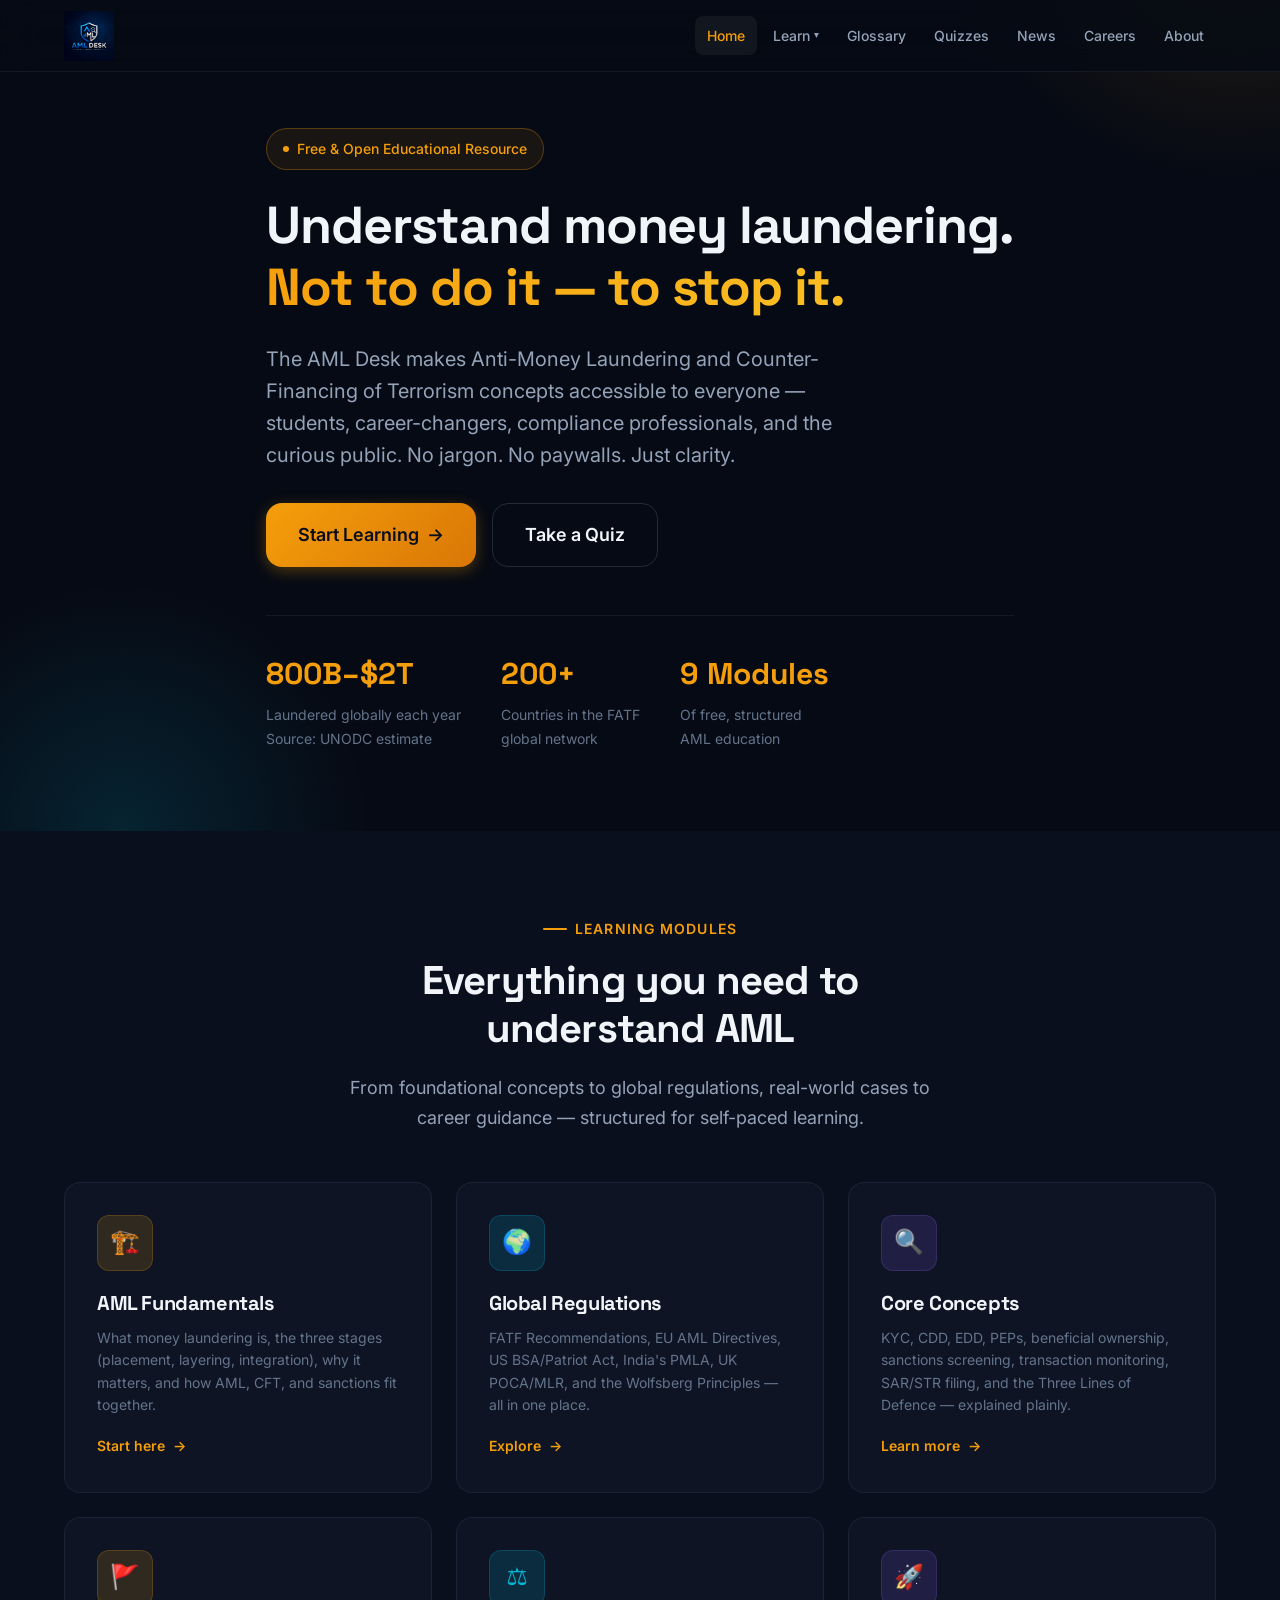
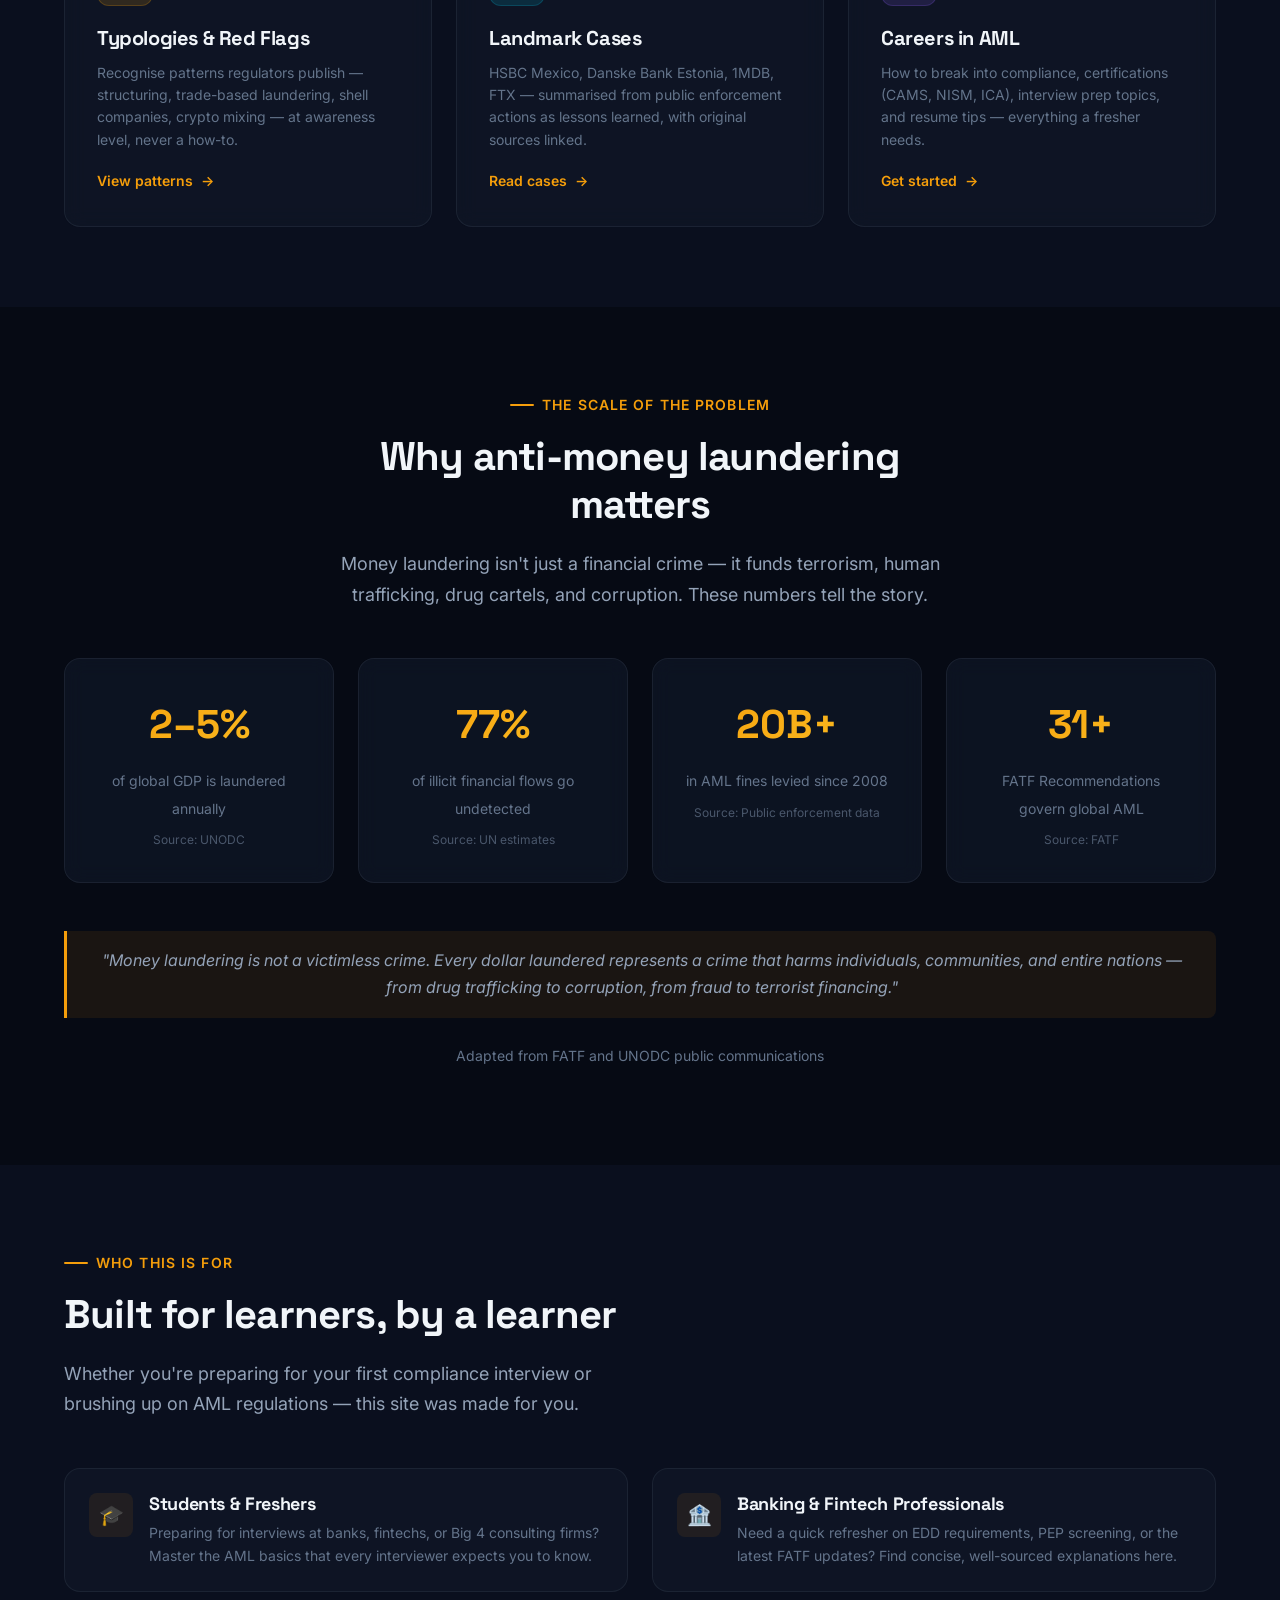
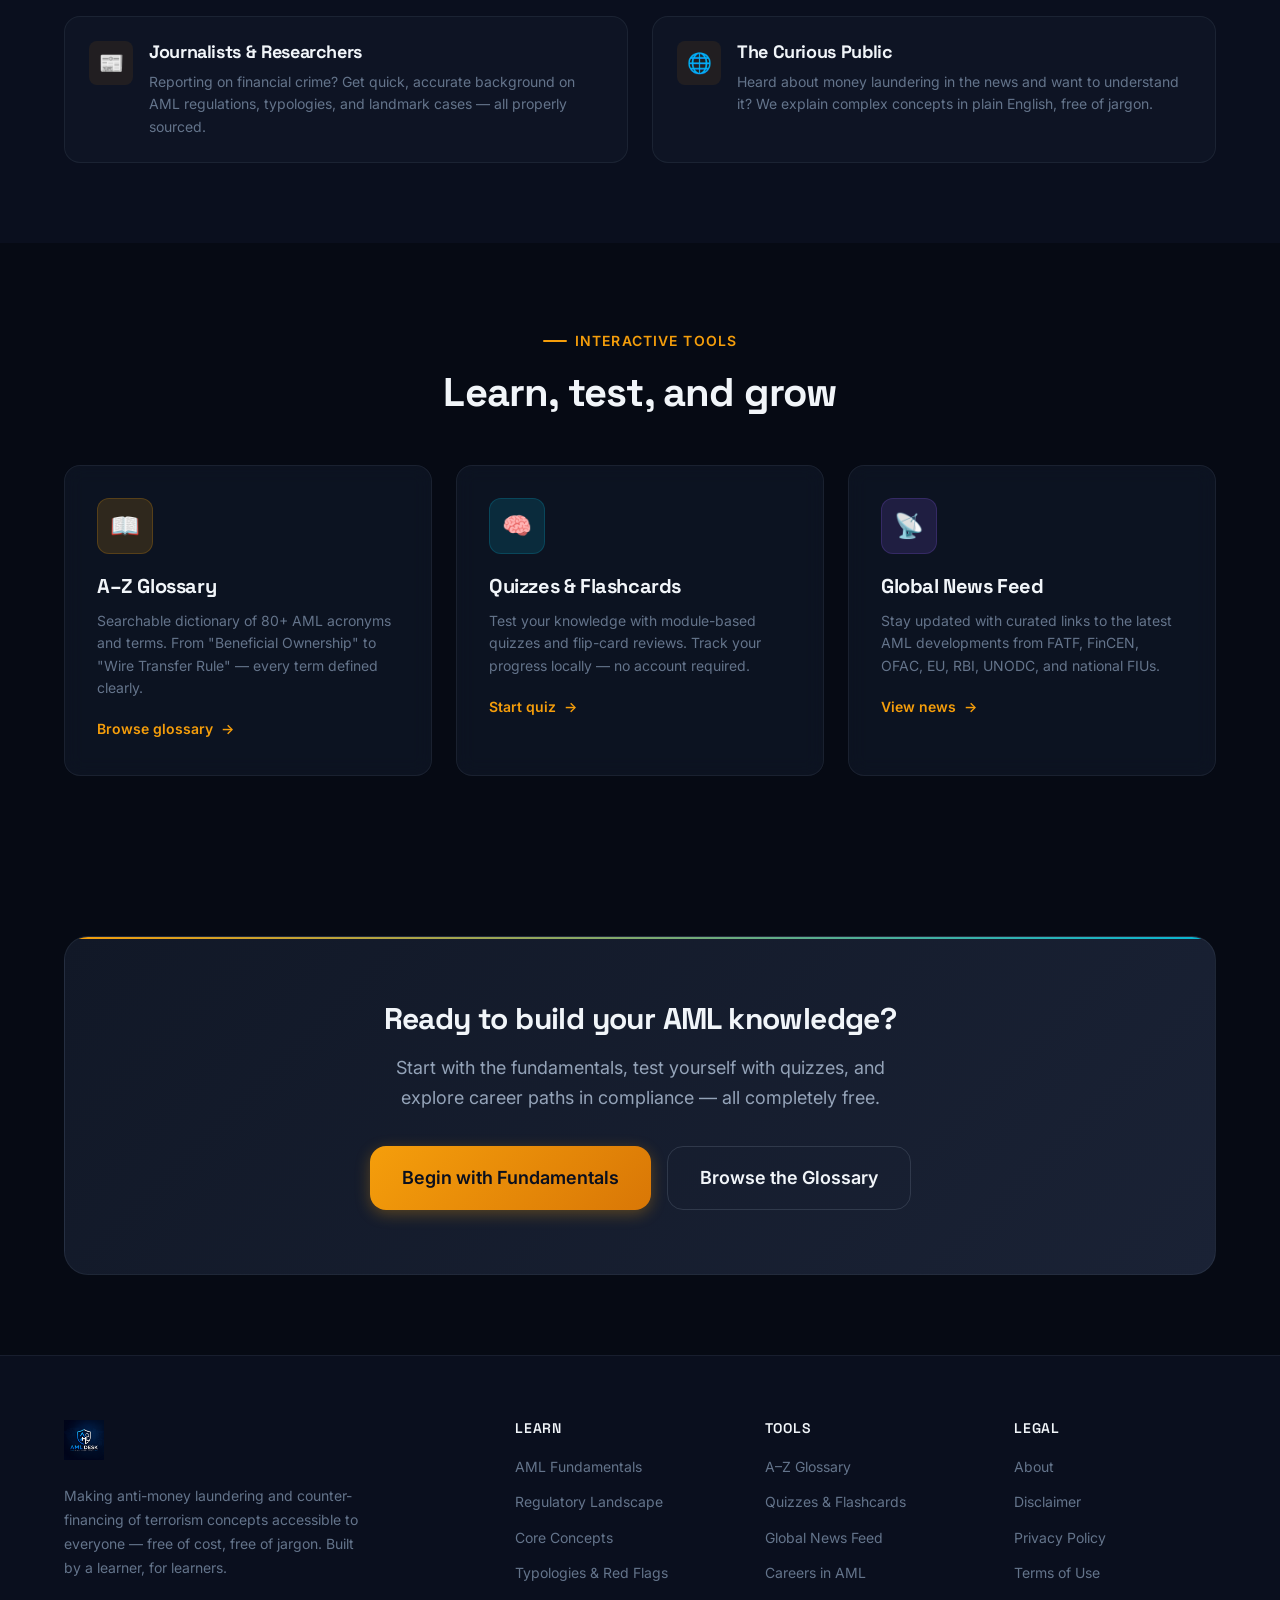
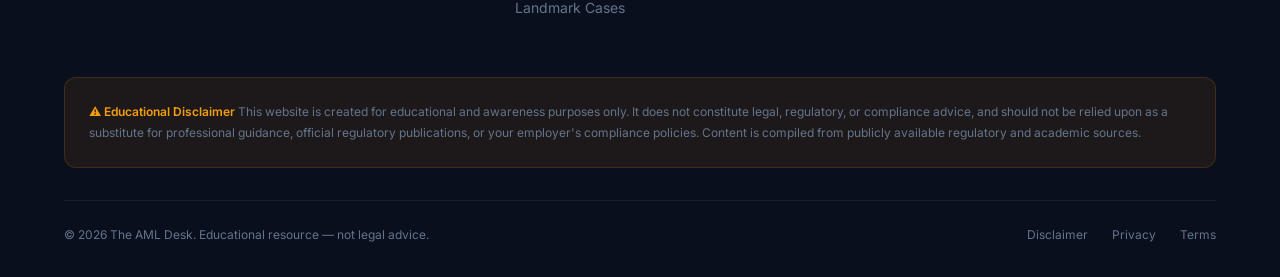
==== commit f809c9bf: "Add files via upload" ====
--- a/index.html
+++ b/index.html
@@ -18,8 +18,8 @@
 
   <link rel="stylesheet" href="styles.css">
 
-  <!-- Favicon (inline SVG as data URI) -->
-  <link rel="icon" href="data:image/svg+xml,<svg xmlns='http://www.w3.org/2000/svg' viewBox='0 0 100 100'><rect width='100' height='100' rx='20' fill='%23f59e0b'/><text x='50' y='68' font-size='50' font-weight='bold' text-anchor='middle' fill='%230a0f1e' font-family='system-ui'>A</text></svg>" type="image/svg+xml">
+  <!-- Favicon -->
+  <link rel="icon" type="image/png" href="logo.png">
 </head>
 <body>
 
--- a/styles.css
+++ b/styles.css
@@ -364,7 +364,7 @@
   height: var(--nav-height);
   display: flex;
   align-items: center;
-  z-index: var(--z-sticky);
+  z-index: 1000;
   background: rgba(6, 10, 20, 0.8);
   backdrop-filter: blur(20px);
   -webkit-backdrop-filter: blur(20px);
@@ -522,20 +522,20 @@
   background: none;
   border: none;
   cursor: pointer;
-  z-index: calc(var(--z-overlay) + 1);
+  z-index: 1002;
 }
 
 .navbar__toggle span {
   display: block;
   width: 24px;
-  height: 2px;
+  height: 2.5px;
   background: var(--color-text-primary);
   border-radius: var(--radius-full);
   transition: transform var(--transition-base), opacity var(--transition-base);
 }
 
 .navbar__toggle.active span:nth-child(1) {
-  transform: translateY(7px) rotate(45deg);
+  transform: translateY(7.5px) rotate(45deg);
 }
 
 .navbar__toggle.active span:nth-child(2) {
@@ -543,7 +543,7 @@
 }
 
 .navbar__toggle.active span:nth-child(3) {
-  transform: translateY(-7px) rotate(-45deg);
+  transform: translateY(-7.5px) rotate(-45deg);
 }
 
 /* Mobile menu */
@@ -556,28 +556,62 @@
     position: fixed;
     top: 0;
     right: 0;
-    width: 300px;
+    width: min(320px, 85vw);
     height: 100vh;
+    height: 100dvh;
     flex-direction: column;
-    align-items: flex-start;
+    align-items: stretch;
     gap: var(--space-1);
-    padding: calc(var(--nav-height) + var(--space-6)) var(--space-6) var(--space-6);
+    padding: calc(var(--nav-height) + var(--space-4)) var(--space-4) var(--space-6);
     background: var(--color-bg-surface);
     border-left: 1px solid var(--color-border);
     transform: translateX(100%);
     transition: transform var(--transition-slow);
     overflow-y: auto;
-    z-index: var(--z-overlay);
+    -webkit-overflow-scrolling: touch;
+    z-index: 1001;
+    pointer-events: auto;
   }
 
   .navbar__links.open {
     transform: translateX(0);
+  }
+
+  .navbar__links li {
+    width: 100%;
   }
 
   .navbar__links a {
     width: 100%;
     padding: var(--space-3) var(--space-4);
     font-size: var(--text-base);
+    border-radius: var(--radius-md);
+    display: flex;
+    align-items: center;
+    justify-content: space-between;
+    pointer-events: auto;
+  }
+
+  .navbar__dropdown {
+    width: 100%;
+  }
+
+  .navbar__dropdown-toggle {
+    width: 100%;
+    display: flex;
+    align-items: center;
+    justify-content: space-between;
+  }
+
+  .navbar__dropdown-toggle::after {
+    display: inline-block;
+    content: '▾';
+    font-size: 0.85em;
+    transition: transform var(--transition-fast);
+  }
+
+  .navbar__dropdown.dropdown-closed .navbar__dropdown-toggle::after {
+    transform: rotate(-90deg);
   }
 
   .navbar__dropdown-menu {
@@ -585,15 +619,31 @@
     transform: none;
     opacity: 1;
     visibility: visible;
-    background: rgba(255,255,255,0.03);
+    background: rgba(255, 255, 255, 0.03);
+    border: none;
+    border-left: 2px solid var(--color-accent);
     box-shadow: none;
-    border: none;
-    padding-left: var(--space-4);
-    margin-top: var(--space-1);
-  }
-
-  .navbar__dropdown-toggle::after {
-    display: none;
+    padding: var(--space-1) 0 var(--space-1) var(--space-2);
+    margin: var(--space-1) 0 var(--space-2) var(--space-3);
+    display: block;
+    width: calc(100% - var(--space-3));
+  }
+
+  .navbar__dropdown-menu li {
+    width: 100%;
+  }
+
+  .navbar__dropdown-menu a {
+    width: 100%;
+    padding: var(--space-2) var(--space-3);
+    font-size: var(--text-sm);
+    color: var(--color-text-secondary);
+  }
+
+  .navbar__dropdown-menu a:hover,
+  .navbar__dropdown-menu a.active {
+    color: var(--color-accent);
+    background: rgba(255, 255, 255, 0.06);
   }
 }
 
@@ -602,10 +652,13 @@
   display: none;
   position: fixed;
   inset: 0;
-  background: rgba(0,0,0,0.5);
-  z-index: calc(var(--z-overlay) - 1);
+  background: rgba(0, 0, 0, 0.6);
+  backdrop-filter: blur(4px);
+  -webkit-backdrop-filter: blur(4px);
+  z-index: 998;
   opacity: 0;
   transition: opacity var(--transition-base);
+  pointer-events: auto;
 }
 
 .navbar__overlay.active {
